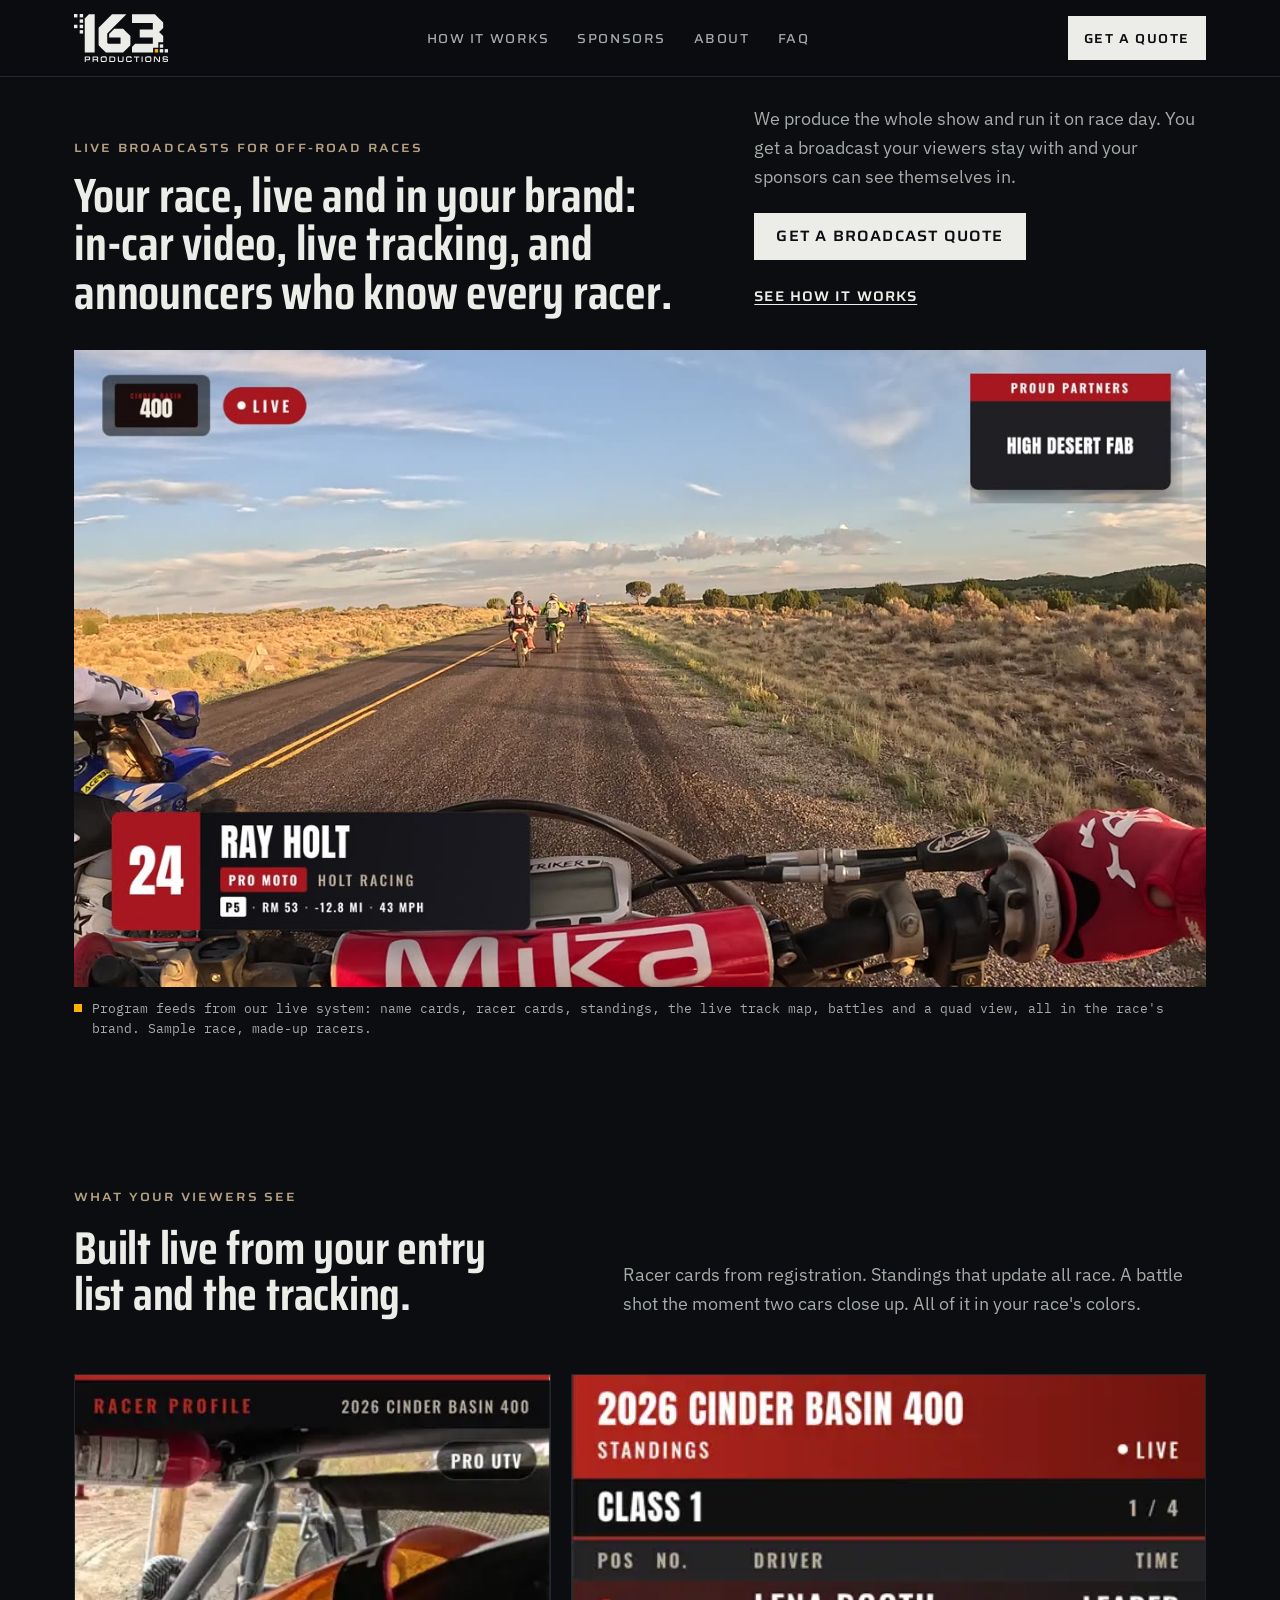
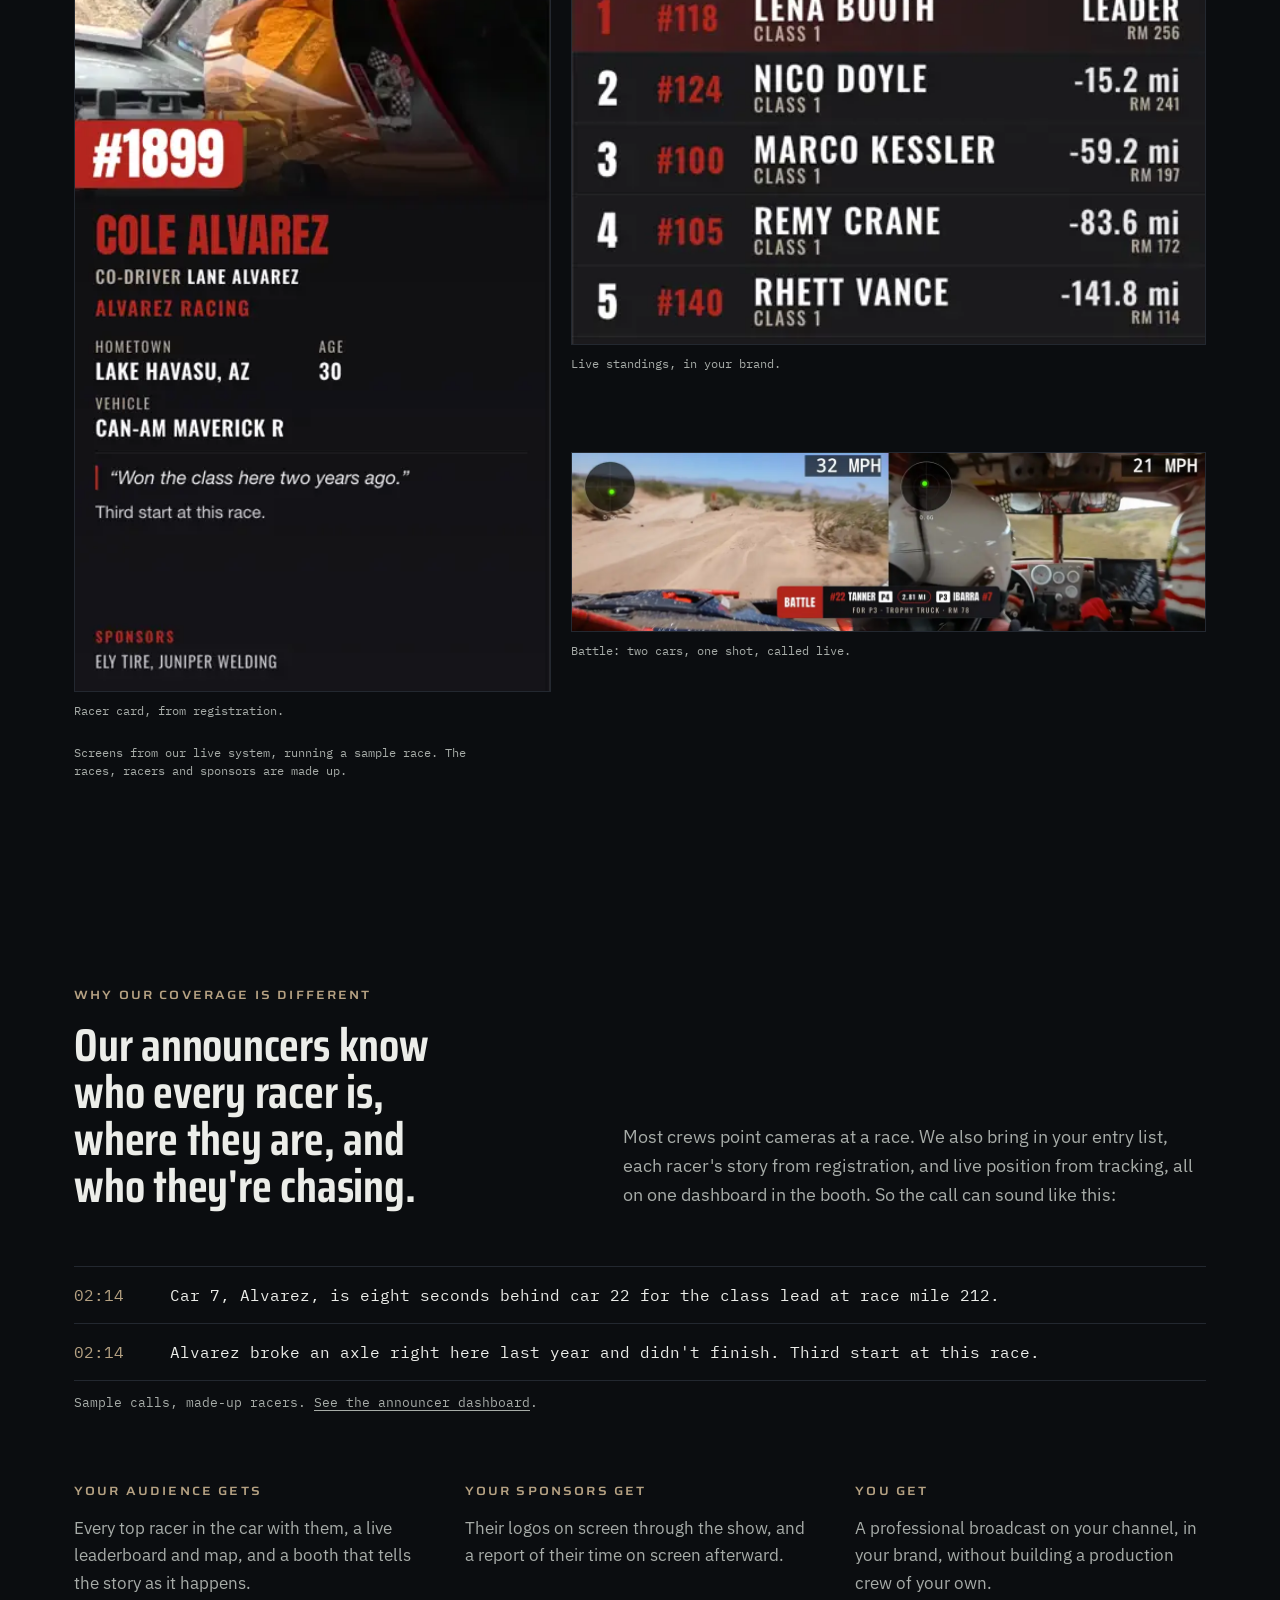
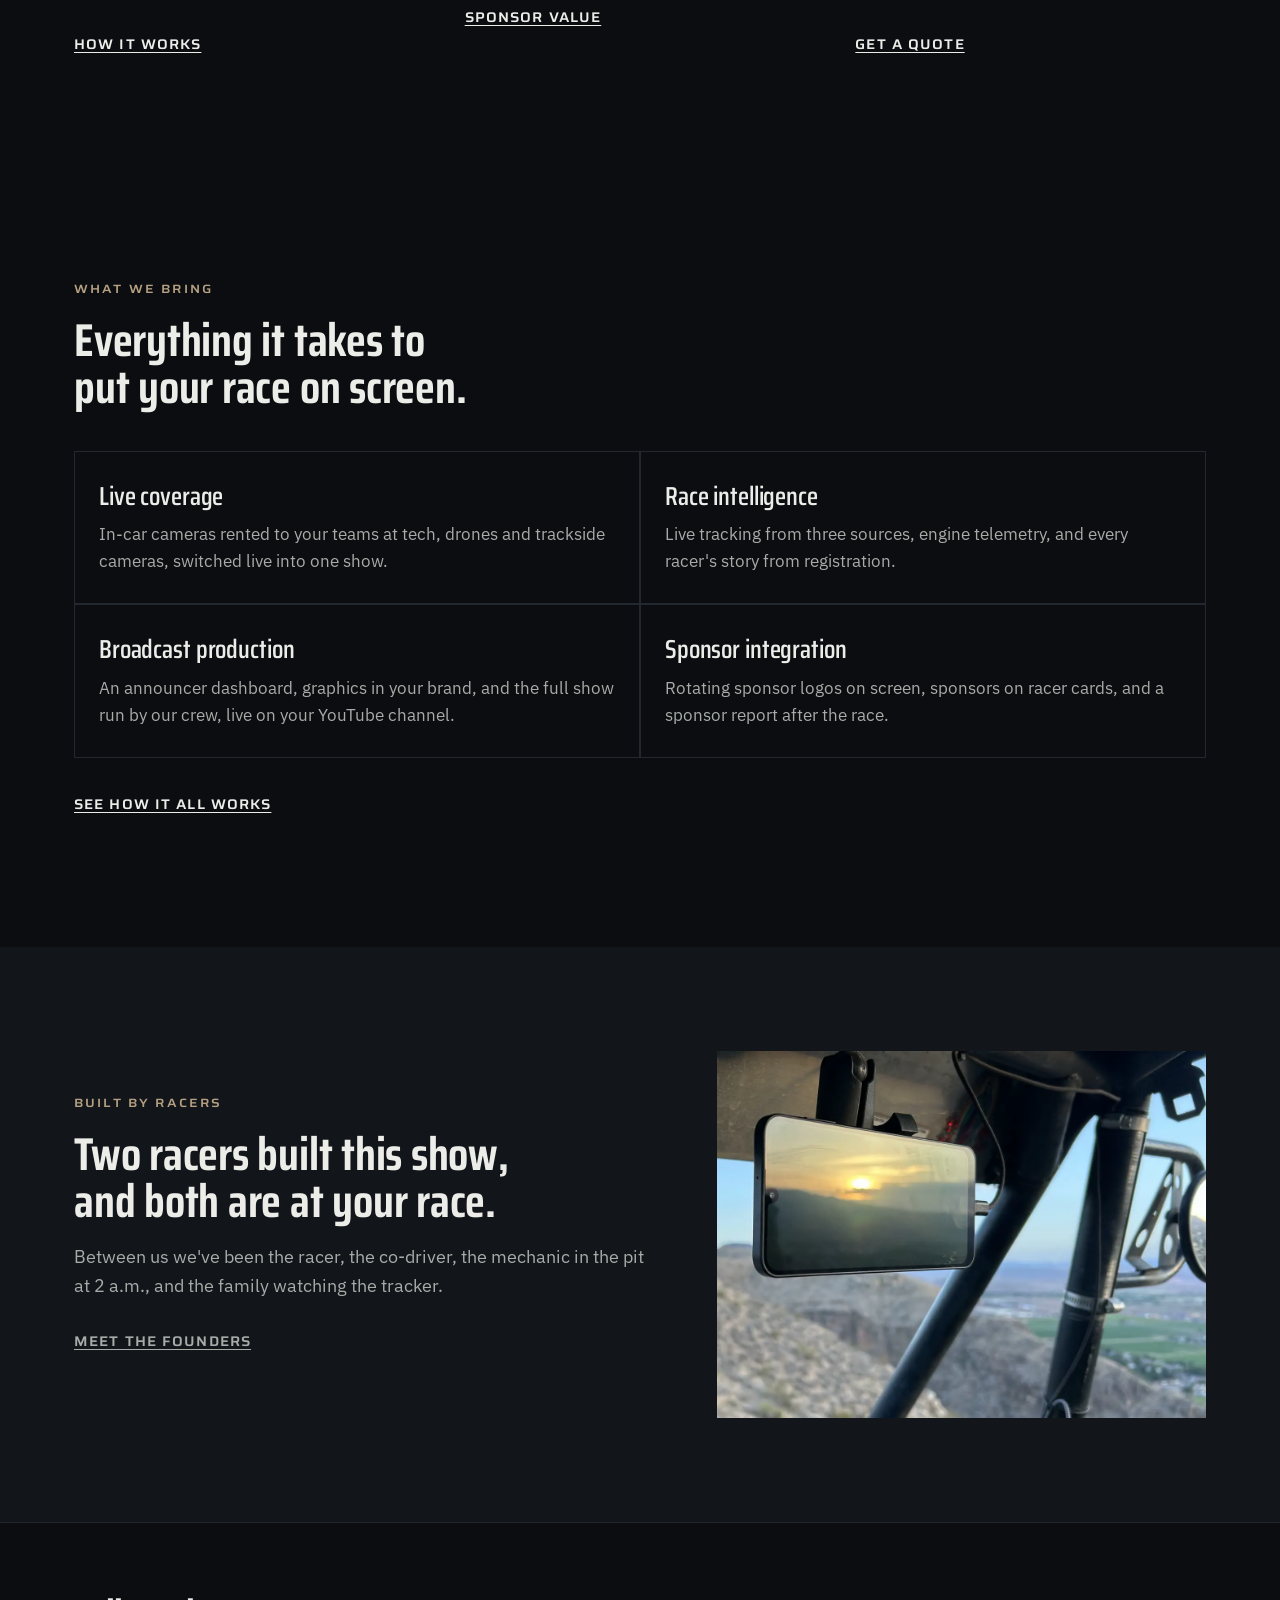
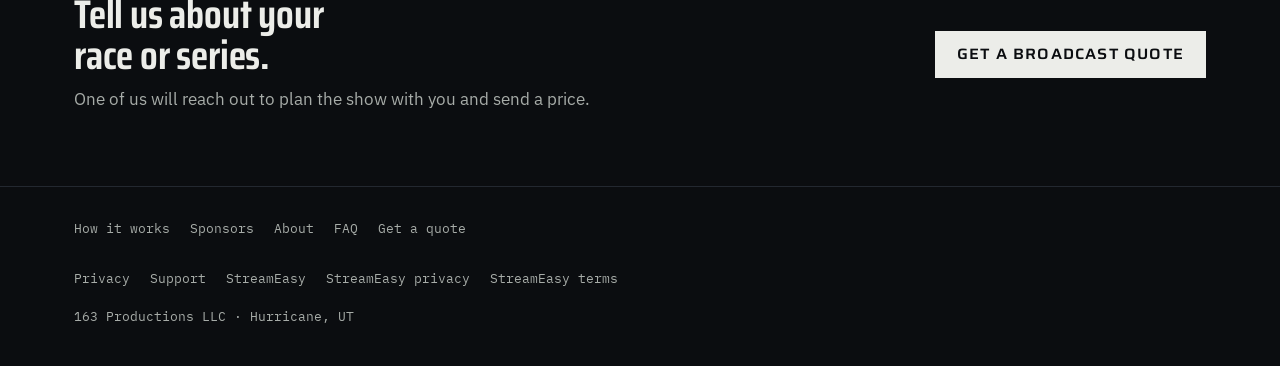
==== index.html @ ed248d2c "Hero: 24 s reel of live-system graphics over GoPro footage Name card, racer card, standings, live tr" ====
<!doctype html>
<html lang="en">
<head>
<meta charset="utf-8">
<meta name="viewport" content="width=device-width, initial-scale=1, viewport-fit=cover">
<title>163 Productions | Live off-road race broadcasts</title>
<meta name="description" content="163 Productions produces live broadcasts of off-road races in the race's brand: in-car video, live tracking, announcers who know every racer, and sponsor exposure.">
<link rel="canonical" href="https://163productions.com/">
<meta property="og:type" content="website">
<meta property="og:url" content="https://163productions.com/">
<meta property="og:site_name" content="163 Productions">
<meta property="og:title" content="163 Productions | Live off-road race broadcasts">
<meta property="og:description" content="163 Productions produces live broadcasts of off-road races in the race's brand: in-car video, live tracking, announcers who know every racer, and sponsor exposure.">
<meta property="og:image" content="https://163productions.com/assets/video/hero-reel.jpg">
<meta name="twitter:card" content="summary_large_image">
<link rel="icon" href="assets/163-mark.svg" type="image/svg+xml">
<script>(function(){var m={"#proof":"how-it-works","#sponsors":"sponsors","#package":"how-it-works#capabilities","#how":"how-it-works","#founders":"about","#faq":"faq","#contact":"quote","#booth":"how-it-works#booth","#brand":"how-it-works#brand","#trc":"how-it-works#cameras"};var t=m[location.hash];if(t)location.replace(t);})();</script>
<script type="application/ld+json">{"@context":"https://schema.org","@type":"Organization","name":"163 Productions","url":"https://163productions.com/","logo":"https://163productions.com/assets/163-productions-1600.png","email":"support@163productions.com","address":{"@type":"PostalAddress","addressLocality":"Hurricane","addressRegion":"UT","addressCountry":"US"}}</script>
<link rel="preconnect" href="https://fonts.googleapis.com">
<link rel="preconnect" href="https://fonts.gstatic.com" crossorigin>
<link rel="stylesheet" href="https://fonts.googleapis.com/css2?family=Saira:wdth,wght@50..125,300..900&family=IBM+Plex+Sans:ital,wght@0,400;0,500;0,600;1,400&family=IBM+Plex+Mono:wght@400;500&display=swap">
<link rel="stylesheet" href="assets/site.css">
</head>
<body class="p-index">
<header class="top">
  <div class="wrap">
    <a class="brand" href="./" aria-label="163 Productions"><svg viewBox="0 0 815.66 416.12" aria-hidden="true"><rect x="49.34" width="29.61" height="29.61" fill="currentColor"/><rect width="29.61" height="29.61" fill="currentColor"/><rect y="93.16" width="29.61" height="29.61" fill="currentColor"/><rect x="49.34" y="93.16" width="29.61" height="29.61" fill="currentColor"/><rect x="49.34" y="46.58" width="29.61" height="29.61" fill="currentColor"/><rect x="49.34" y="139.74" width="29.61" height="29.61" fill="currentColor"/><rect x="699.98" y="304.36" width="29.61" height="29.61" style="fill:var(--amber)"/><rect x="743.75" y="304.36" width="29.61" height="29.61" fill="currentColor"/><rect x="743.75" y="263.15" width="29.61" height="29.61" fill="currentColor"/><path d="M93.12,333.94h86.06V1.95h-50.06l-36,36v295.99Z" fill="currentColor"/><path d="M731.08,291.72v-46.95h42.28v-53.07l-35.86-35.18,35.86-35.18v-47.37c-28.12-28.12-43.89-43.89-72.01-72.01h-198.32v76.19h180.39v55.27h-113.48v69.88h113.48v55.27h-153.39l-27,27v48.4h182.71v-42.25h45.34Z" fill="currentColor"/><rect x="786.06" y="304.36" width="29.61" height="29.61" fill="currentColor"/><path d="M426.19,127.34h-76.6l-45.16,45.4v30.66h98.93v54.48h-105.94c-3.37-3.39-6.44-6.48-9.35-9.4v-79.78L454.82,1.95h-125.05l-116.39,116.39v152.6c24.47,24.6,38.19,38.4,62.67,63h150.15c24.47-24.6,38.19-38.4,62.67-63v-80.6c-24.47-24.6-38.19-38.4-62.67-63Z" fill="currentColor"/><path d="M93.12,367.59h31.35c5.17,0,7.34.22,9.21.94,4.99,1.8,6.74,5.83,6.74,15.48,0,7.34-.96,11.38-3.43,13.9-2.11,2.23-5.17,3.02-11.43,3.02h-23.23v14.69h-9.21v-48.03ZM122.97,392c6.44,0,8.12-1.51,8.12-7.42,0-6.48-1.5-8.06-7.7-8.06h-21.06v15.48h20.64Z" fill="currentColor"/><path d="M161.05,367.59h34c7.04,0,10.23,1.01,12.4,3.82,1.75,2.3,2.59,6.05,2.59,11.52s-.54,8.21-1.74,10.01c-1.2,1.8-2.65,2.67-5.05,3.17,5.05.5,6.2,2.38,6.14,10.01v9.5h-9.33v-7.2c-.12-6.55-1.38-7.85-7.46-7.78h-22.32v14.98h-9.21v-48.03ZM192.28,391.78c6.74,0,8.42-1.44,8.42-7.2,0-6.62-1.38-7.99-8.24-7.99h-22.2v15.19h22.02Z" fill="currentColor"/><path d="M281.39,371.83c1.68,2.23,2.59,5.33,2.95,10.15.18,2.23.24,4.82.24,10.15,0,12.03-.96,16.63-4.03,19.87-2.23,2.3-5.24,3.46-10.29,3.82-1.93.14-9.21.29-14.8.29-12.28,0-15.58-.43-19.01-2.66-2.65-1.73-4.39-5.04-4.93-9.79-.36-3.17-.48-5.76-.48-13.61,0-11.23.9-15.7,3.79-18.72,2.17-2.3,4.99-3.38,10.17-3.89,2.05-.22,8.06-.36,15.4-.36,14.2,0,17.99.86,21,4.75ZM240.47,391.64c0,9.36.6,12.39,2.83,13.75,2.23,1.44,4.15,1.66,15.64,1.66,10.35,0,12.94-.5,14.56-2.66,1.38-1.8,1.81-4.9,1.81-13.03,0-15.05-.12-15.19-17.45-15.19s-17.39.22-17.39,15.48Z" fill="currentColor"/><path d="M306.35,367.59h33.34c7.64,0,12.58,1.73,15.28,5.26,2.47,3.31,3.43,8.71,3.43,19.3s-1.14,15.99-4.21,19.37c-2.53,2.81-6.8,4.1-13.54,4.1h-34.3v-48.03ZM338.6,406.83c3.25,0,5.48-.5,7.1-1.58,2.35-1.51,3.31-5.18,3.31-12.6,0-13.32-1.75-15.99-10.41-15.99h-22.99v30.17h22.99Z" fill="currentColor"/><path d="M429.82,367.59v30.24c0,9.15-1.2,12.89-5.05,15.48-3.43,2.38-6.86,2.81-21.06,2.81s-18.11-1.01-21.06-4.97c-2.05-2.81-2.65-6.12-2.65-14.98v-28.59h9.27v25.13q0,6.41.3,8.42c.66,5.11,3.01,6.05,15.04,6.05,5.42,0,10.41-.29,11.79-.72,2.35-.72,3.61-2.45,3.97-5.47q.12-.86.18-7.56v-25.85h9.27Z" fill="currentColor"/><path d="M501.11,398.33v.79c0,6.84-.6,10.22-2.29,12.38-2.77,3.67-6.56,4.54-19.62,4.54-16.01,0-18.95-.36-22.5-2.66-2.29-1.51-3.79-4.1-4.57-7.78-.54-2.45-.84-8.07-.84-14.83,0-13.39,1.14-17.93,5.36-20.74,3.43-2.3,7.58-2.88,20.28-2.88,13.9,0,18.53.94,21.06,4.32,1.75,2.23,2.65,6.41,2.65,12.24h-8.85c0-6.98-1.2-7.63-14.44-7.63-9.39,0-12.09.29-14.02,1.51-2.29,1.44-2.77,4.1-2.77,14.47,0,13.97.96,15.05,13.48,15.05l12.28-.29c4.33-.5,5.84-2.45,5.84-7.42v-1.08h8.97Z" fill="currentColor"/><path d="M538.41,376.59h-18.89v-9h46.99v9h-18.83v39.03h-9.27v-39.03Z" fill="currentColor"/><path d="M586,367.59h9.27v48.03h-9.27v-48.03Z" fill="currentColor"/><path d="M667.47,371.83c1.69,2.23,2.59,5.33,2.95,10.15.18,2.23.24,4.82.24,10.15,0,12.03-.96,16.63-4.03,19.87-2.23,2.3-5.24,3.46-10.29,3.82-1.93.14-9.21.29-14.8.29-12.28,0-15.58-.43-19.01-2.66-2.65-1.73-4.39-5.04-4.93-9.79-.36-3.17-.48-5.76-.48-13.61,0-11.23.9-15.7,3.79-18.72,2.17-2.3,4.99-3.38,10.17-3.89,2.05-.22,8.06-.36,15.4-.36,14.2,0,17.99.86,21,4.75ZM626.56,391.64c0,9.36.6,12.39,2.83,13.75,2.23,1.44,4.15,1.66,15.64,1.66,10.35,0,12.94-.5,14.56-2.66,1.38-1.8,1.81-4.9,1.81-13.03,0-15.05-.12-15.19-17.45-15.19s-17.39.22-17.39,15.48Z" fill="currentColor"/><path d="M692.44,367.59h14.38l30.15,39.96-.18-39.96h8.85v48.03h-14.44l-29.97-39.75.18,39.75h-8.97v-48.03Z" fill="currentColor"/><path d="M776.49,400.42v.5c0,3.1.48,4.75,1.62,5.54,1.44,1.01,4.57,1.44,10.47,1.44,4.99,0,8.12-.22,12.46-.86,2.29-.36,3.43-.86,4.15-1.87.78-1.15,1.2-2.59,1.2-4.1,0-2.81-1.02-4.18-3.79-4.9-1.68-.43-1.74-.43-12.7-.5h-5.78c-8.48-.07-11.79-.86-14.02-3.31-1.93-2.02-2.83-5.04-2.83-9.29,0-5.33,1.08-9.72,3.01-11.74,2.71-3.02,8.85-4.18,22.08-4.18,8.06,0,12.4.36,15.16,1.37,4.99,1.73,6.74,4.97,6.74,12.39v.94h-9.03c-.06-2.81-.66-4.25-1.93-4.97-1.69-.94-5.54-1.51-9.99-1.51-7.58,0-12.88.58-14.68,1.66-1.44.79-2.17,2.45-2.17,4.68,0,2.09.54,3.46,1.69,4.25,1.38.94,3.67,1.22,9.99,1.22h6.8c12.03,0,15.71.79,18.23,4.03,1.69,2.09,2.47,5.26,2.47,10.01,0,5.04-.9,8.5-2.89,10.8-2.65,3.02-7.82,4.03-21.36,4.03-14.44,0-18.95-.79-21.48-3.67-1.81-2.09-2.59-4.97-2.59-9.5,0-.43,0-1.51.06-2.45h9.09Z" fill="currentColor"/></svg></a>
    <nav id="nav" aria-label="Main">
      <a href="how-it-works">How it works</a>
      <a href="sponsors">Sponsors</a>
      <a href="about">About</a>
      <a href="faq">FAQ</a>
    </nav>
    <div class="top-act">
      <a class="nav-cta" href="quote">Get a quote</a>
      <button class="menu-btn" type="button" aria-expanded="false" aria-controls="nav"><span class="sr">Menu</span><i aria-hidden="true"></i><i aria-hidden="true"></i><i aria-hidden="true"></i></button>
    </div>
  </div>
</header>

<main>
<!-- 1 · The finished show -->
<div class="hero">
  <div class="wrap">
    <div class="hero-top">
      <div>
        <p class="label" style="margin:0 0 16px">Live broadcasts for off-road races</p>
        <h1>Your race, live and in your brand: in-car video, live tracking, and announcers who know every racer.</h1>
      </div>
      <div class="hero-act">
        <p>We produce the whole show and run it on race day. You get a broadcast your viewers stay with and your sponsors can see themselves in.</p>
        <div class="btns"><a class="button" href="quote">Get a broadcast quote</a><a class="text-link" href="how-it-works">See how it works</a></div>
      </div>
    </div>
    <figure class="reel">
      <video autoplay muted loop playsinline preload="metadata" poster="assets/video/hero-reel.jpg" aria-label="24 seconds of program feeds from our live system over GoPro footage: a racer name card, a racer profile card, live class standings, the live track map with every racer's position, a two-rider battle with a follow map, and four riders on screen at once.">
        <source src="assets/video/hero-reel-480.mp4" type="video/mp4" media="(max-width: 700px)">
        <source src="assets/video/hero-reel-720.mp4" type="video/mp4">
      </video>
      <figcaption><span class="live-dot" aria-hidden="true"></span>Program feeds from our live system: name cards, racer cards, standings, the live track map, battles and a quad view, all in the race's brand. Sample race, made-up racers.</figcaption>
    </figure>
  </div>
</div>

<section class="see" aria-labelledby="see-h">
  <div class="wrap">
    <div class="head">
      <div>
        <span class="label">What your viewers see</span>
        <h2 id="see-h">Built live from your entry list and the tracking.</h2>
      </div>
      <p>Racer cards from registration. Standings that update all race. A battle shot the moment two cars close up. All of it in your race's colors.</p>
    </div>
    <div class="see-grid">
      <figure class="shot"><picture><source srcset="assets/gfx/racer-card.webp" type="image/webp"><img src="assets/gfx/racer-card.jpg" width="420" height="810" alt="A racer card from our live system: number, name, co-driver, team, hometown, vehicle, a quote and sponsors." loading="lazy" decoding="async"></picture><figcaption>Racer card, from registration.</figcaption></figure>
      <figure class="shot"><picture><source srcset="assets/gfx/board-cinder.webp" type="image/webp"><img src="assets/gfx/board-cinder.jpg" width="468" height="420" alt="Live class standings from our live system, in a sample race's red brand." loading="lazy" decoding="async"></picture><figcaption>Live standings, in your brand.</figcaption></figure>
      <figure class="shot"><picture><source srcset="assets/gfx/battle.webp" type="image/webp"><img src="assets/gfx/battle.jpg" width="1280" height="360" alt="Two in-car feeds side by side under a battle banner: car 22 against car 7 for third, 2.81 miles apart at race mile 78." loading="lazy" decoding="async"></picture><figcaption>Battle: two cars, one shot, called live.</figcaption></figure>
    </div>
    <p class="demo-note">Screens from our live system, running a sample race. The races, racers and sponsors are made up.</p>
  </div>
</section>
<!-- 3 · Why our coverage is different -->
<section id="different" aria-labelledby="diff-h">
  <div class="wrap">
    <div class="head">
      <div>
        <span class="label">Why our coverage is different</span>
        <h2 id="diff-h">Our announcers know who every racer is, where they are, and who they're chasing.</h2>
      </div>
      <p>Most crews point cameras at a race. We also bring in your entry list, each racer's story from registration, and live position from tracking, all on one dashboard in the booth. So the call can sound like this:</p>
    </div>
    <ol class="calls" aria-label="Sample calls from the booth, made-up racers">
      <li><span class="t">02:14</span><span>Car 7, Alvarez, is eight seconds behind car 22 for the class lead at race mile 212.</span></li>
      <li><span class="t">02:14</span><span>Alvarez broke an axle right here last year and didn't finish. Third start at this race.</span></li>
    </ol>
    <p class="note">Sample calls, made-up racers. <a href="how-it-works#booth">See the announcer dashboard</a>.</p>
    <div class="gets">
      <div><span class="label">Your audience gets</span><p>Every top racer in the car with them, a live leaderboard and map, and a booth that tells the story as it happens.</p><a class="text-link" href="how-it-works">How it works</a></div>
      <div><span class="label">Your sponsors get</span><p>Their logos on screen through the show, and a report of their time on screen afterward.</p><a class="text-link" href="sponsors">Sponsor value</a></div>
      <div><span class="label">You get</span><p>A professional broadcast on your channel, in your brand, without building a production crew of your own.</p><a class="text-link" href="quote">Get a quote</a></div>
    </div>
  </div>
</section>

<section id="bring" class="bring" aria-labelledby="bring-h">
  <div class="wrap">
    <span class="label">What we bring</span>
    <h2 id="bring-h">Everything it takes to put your race on screen.</h2>
    <div class="outcomes">
      <div><h3>Live coverage</h3><p>In-car cameras rented to your teams at tech, drones and trackside cameras, switched live into one show.</p></div>
      <div><h3>Race intelligence</h3><p>Live tracking from three sources, engine telemetry, and every racer's story from registration.</p></div>
      <div><h3>Broadcast production</h3><p>An announcer dashboard, graphics in your brand, and the full show run by our crew, live on your YouTube channel.</p></div>
      <div><h3>Sponsor integration</h3><p>Rotating sponsor logos on screen, sponsors on racer cards, and a sponsor report after the race.</p></div>
    </div>
    <p><a class="text-link" href="how-it-works">See how it all works</a></p>
  </div>
</section>
<section class="teaser" aria-labelledby="team-h">
  <div class="wrap teaser-grid">
    <div>
      <span class="label">Built by racers</span>
      <h2 id="team-h">Two racers built this show, and both are at your race.</h2>
      <p>Between us we've been the racer, the co-driver, the mechanic in the pit at 2 a.m., and the family watching the tracker.</p>
      <p><a class="text-link" href="about">Meet the founders</a></p>
    </div>
    <figure><picture><source srcset="assets/photos/sunset-cockpit.webp" type="image/webp"><img src="assets/photos/sunset-cockpit.jpg" width="1200" height="900" alt="Sunset over desert canyons, seen from inside a UTV, with a camera phone mounted on the cage." loading="lazy" decoding="async"></picture></figure>
  </div>
</section>

<section class="cta-band" aria-labelledby="cta-h">
  <div class="wrap">
    <div>
      <h2 id="cta-h">Tell us about your race or series.</h2>
      <p>One of us will reach out to plan the show with you and send a price.</p>
    </div>
    <a class="button" href="quote">Get a broadcast quote</a>
  </div>
</section>
</main>
<footer>
  <div class="wrap">
    <nav aria-label="Site"><a href="how-it-works">How it works</a><a href="sponsors">Sponsors</a><a href="about">About</a><a href="faq">FAQ</a><a href="quote">Get a quote</a></nav>
    <nav aria-label="Policies"><a href="website-privacy">Privacy</a><a href="support">Support</a><a href="streameasy/">StreamEasy</a><a href="privacy">StreamEasy privacy</a><a href="streameasy/terms">StreamEasy terms</a></nav>
    <span>163 Productions LLC · Hurricane, UT</span>
  </div>
</footer>

<script src="assets/site.js" defer></script>
</body>
</html>
---- assets/site.css ----
/* Layout: the page sells a promoter's broadcast. 163's own look (Night Run, Saira,
   Plex) frames the page; the sample broadcast graphics wear a made-up race's brand,
   because on race day the graphics are the race's, not ours. */
:root{
  --night:#0B0D10; --night-2:#12151A; --line:#232830;
  --alkali:#ECEDE9; --muted:#A7ACA8; --caliche:#B5A182; --steel:#59626B;
  --amber:#FFB000;
  --red:#E5484D;
  /* sample race brands (not 163's): Cinder Basin 400, High Lonesome 250 */
  --cb:#B3261E; --cb-ink:#F3ECDF; --cb-deep:#1A0F0D;
  --hl:#2F7D78; --hl-ink:#EFE6D2; --hl-deep:#0E1A19;
  --display:"Saira",system-ui,sans-serif;
  --text:"IBM Plex Sans",system-ui,sans-serif;
  --data:"IBM Plex Mono",ui-monospace,Menlo,monospace;
  color-scheme:dark;
}
*{box-sizing:border-box}
html{background:var(--night)}
body{margin:0;background:var(--night);color:var(--alkali);font:17px/1.6 var(--text);-webkit-font-smoothing:antialiased}
img{max-width:100%;height:auto;display:block}
a{color:inherit;text-underline-offset:3px;text-decoration-thickness:1px}
a:focus-visible,button:focus-visible{outline:2px solid var(--amber);outline-offset:3px}
.wrap{max-width:1180px;margin:0 auto;padding-left:max(24px,env(safe-area-inset-left,0px));padding-right:max(24px,env(safe-area-inset-right,0px))}
h1,h2,h3{font-family:var(--display);font-stretch:75%;font-weight:700;line-height:1.02;margin:0;text-wrap:balance;letter-spacing:-.005em}
h1{font-size:clamp(36px,5.2vw,48px)}
h2{font-size:clamp(30px,4.2vw,46px);max-width:20ch}
h3{font-size:22px;font-stretch:87.5%;font-weight:600;line-height:1.2}
p{margin:0 0 1em;max-width:60ch}
.label{font:600 12px/1.2 var(--display);font-stretch:125%;letter-spacing:.18em;text-transform:uppercase;color:var(--caliche)}
.mono{font-family:var(--data);font-variant-numeric:tabular-nums}
.muted{color:var(--muted)}
.button{display:inline-block;font:600 15px/1 var(--display);font-stretch:112.5%;letter-spacing:.08em;text-transform:uppercase;text-decoration:none;padding:16px 22px;background:var(--alkali);color:var(--night)}
.button:hover{background:#fff}
section{padding-block:104px}
figure{margin:0}
figcaption,.note{font:13px/1.5 var(--data);color:var(--muted);margin-top:12px}
.head{display:grid;grid-template-columns:minmax(0,5fr) minmax(0,6fr);gap:64px;align-items:end;margin-bottom:56px}
.head p{color:var(--muted);font-size:18px;margin:0}
.head .label{margin-bottom:20px;display:block}

/* header */
.top{position:sticky;top:0;z-index:20;padding-top:env(safe-area-inset-top,0px);background:rgba(11,13,16,.94);backdrop-filter:blur(8px);-webkit-backdrop-filter:blur(8px);border-bottom:1px solid var(--line)}
body::before{content:"";position:fixed;inset:0 0 auto;height:env(safe-area-inset-top,0px);z-index:21;background:var(--night)}
html{scroll-padding-top:calc(84px + env(safe-area-inset-top,0px))}
.top .wrap{display:flex;align-items:center;justify-content:space-between;height:76px;gap:20px}
.brand{display:flex;align-items:center;text-decoration:none}
.brand svg{height:48px;width:auto;color:var(--alkali)}
.top nav{display:flex;gap:28px;font:500 13px/1 var(--display);font-stretch:112.5%;letter-spacing:.12em;text-transform:uppercase}
.top nav a{text-decoration:none;color:var(--muted)}
.top nav a:hover{color:var(--alkali)}

/* hero: message first, then the show */
.hero-top{display:grid;grid-template-columns:minmax(0,7fr) minmax(0,5fr);gap:48px;align-items:end;padding-block:28px 32px}
.hero-act p{font-size:18px;color:var(--muted);margin:0 0 22px}
.btns{display:flex;flex-wrap:wrap;gap:14px 22px;align-items:center}
.text-link{display:inline-flex;align-items:center;min-height:44px;font:600 14px/1 var(--display);font-stretch:112.5%;letter-spacing:.08em;text-transform:uppercase}
.top-act{display:flex;align-items:center;gap:12px}
.nav-cta{display:inline-flex;align-items:center;min-height:44px;font:600 13px/1 var(--display);font-stretch:112.5%;letter-spacing:.12em;text-transform:uppercase;text-decoration:none;color:var(--night);background:var(--alkali);padding:0 16px}
.top nav a{display:inline-flex;align-items:center;min-height:44px}
.menu-btn{display:none;width:44px;height:44px;background:none;border:1px solid var(--line);cursor:pointer;flex-direction:column;justify-content:center;align-items:center;gap:5px;padding:0}
.menu-btn i{display:block;width:18px;height:2px;background:var(--alkali)}
/* proof strip */
.proof{padding-block:56px;border-bottom:1px solid var(--line);background:var(--night-2)}
.proof-grid{display:grid;grid-template-columns:minmax(0,5fr) minmax(0,7fr);gap:48px;align-items:center}
.proof h2{margin:12px 0 8px}
.proof-facts{display:grid;grid-template-columns:repeat(3,minmax(0,1fr));gap:24px}
.proof-facts strong{display:block;font:700 clamp(36px,4.4vw,52px)/1 var(--display);font-stretch:62.5%;font-variant-numeric:tabular-nums}
.proof-facts span{display:block;font:13px/1.4 var(--data);color:var(--muted);margin-top:8px}
.stats.two{grid-template-columns:repeat(2,minmax(0,1fr))}
.disclose{font:12px/1.5 var(--data);color:#3A4047;margin-top:14px;max-width:62ch}
/* why different */
.calls{list-style:none;margin:0;padding:0;border-top:1px solid var(--line)}
.calls li{display:grid;grid-template-columns:80px minmax(0,1fr);gap:16px;padding:16px 0;border-bottom:1px solid var(--line);font:16px/1.5 var(--data);color:var(--alkali)}
.calls .t{color:var(--caliche)}
.gets{display:grid;grid-template-columns:repeat(3,minmax(0,1fr));gap:40px;margin-top:64px}
.gets p{color:var(--muted);margin-top:12px}
.sample-tag{font:600 11px/1 var(--data);letter-spacing:.14em;text-transform:uppercase;color:#59626B;border:1px dashed #9AA0A6;display:inline-block;padding:6px 8px;margin:0 0 18px}
/* what we can bring */
.menu{display:grid;grid-template-columns:repeat(2,minmax(0,1fr));gap:0 48px;border-top:1px solid var(--line)}
.menu > div{display:grid;grid-template-columns:130px minmax(0,1fr);gap:16px;padding:18px 0;border-bottom:1px solid var(--line);align-items:baseline}
.menu .stamp{font:500 13px/1.4 var(--data);color:var(--caliche);letter-spacing:.04em}
.menu p{margin:0;color:var(--muted)}
.sub{margin-top:120px}
.trc-made{font-size:14px;color:var(--muted);border-top:1px solid var(--line);padding-top:18px;margin:0}
/* quote form */
.quote{display:grid;gap:16px}
.quote label{display:grid;gap:6px;font:600 11px/1.3 var(--display);font-stretch:125%;letter-spacing:.14em;text-transform:uppercase;color:var(--caliche)}
.quote input,.quote select,.quote textarea{font:16px/1.4 var(--text);color:var(--alkali);background:var(--night-2);border:1px solid var(--line);padding:12px;width:100%;text-transform:none;letter-spacing:0}
.quote input:focus,.quote select:focus,.quote textarea:focus{outline:2px solid var(--amber);outline-offset:0}
.quote .two{display:grid;grid-template-columns:1fr 1fr;gap:16px;align-items:end}
.quote .opt{white-space:nowrap}
.quote .button{border:0;cursor:pointer;justify-self:start}
.quote .opt{color:var(--muted);letter-spacing:.06em}
.quote textarea{resize:vertical}
.hp{position:absolute;left:-9999px;width:1px;height:1px;overflow:hidden}
.quote .button[disabled]{opacity:.6;cursor:wait}
.form-msg.err{color:#F2A49F}
.quote-done{border:1px solid var(--line);padding:28px;font-size:18px;color:var(--alkali)}
.close p.form-note{font:13px/1.5 var(--data);color:var(--muted);margin:0}
.form-msg{font:14px/1.5 var(--data);color:var(--alkali);margin:0}
/* hero reel: real broadcast footage */
.reel video{display:block;width:100%;aspect-ratio:16/9;object-fit:cover;background:#000}
.reel figcaption{display:flex;gap:10px;align-items:baseline}
.live-dot{flex:none;width:8px;height:8px;background:var(--amber);display:inline-block;transform:translateY(-1px)}
/* sample broadcast frame, in the race's brand */
.hero{position:relative;padding-bottom:48px}
.frame{position:relative;container-type:inline-size;background:var(--cb-deep);overflow:hidden}
.frame img{width:100%;aspect-ratio:16/9;object-fit:cover}
.frame::after{content:"";position:absolute;inset:0;background:linear-gradient(90deg,rgba(26,15,13,0) 50%,rgba(26,15,13,.55))}
.g{position:absolute;z-index:1;font-family:var(--display);color:var(--cb-ink)}
.partner{left:2.4cqw;top:2.4cqw;width:19cqw;background:var(--cb-ink);color:var(--cb-deep);text-align:center}
.partner b{display:block;background:var(--cb);color:var(--cb-ink);font-size:max(8px,1.05cqw);letter-spacing:.2em;font-stretch:112.5%;padding:.6cqw 0}
.partner span{display:block;padding:1.8cqw 0;font-size:max(10px,1.6cqw);font-weight:800;font-stretch:75%;letter-spacing:.04em}
.board{right:0;top:0;width:34cqw;background:rgba(26,15,13,.9);display:flex;flex-direction:column}
.board .bh{background:var(--cb);padding:1.4cqw 1.8cqw}
.board .bh strong{display:block;font-size:max(13px,2.4cqw);font-stretch:62.5%;font-weight:800;line-height:1}
.board .bh span{display:block;font-size:max(7px,.95cqw);letter-spacing:.18em;font-stretch:112.5%;margin-top:.5cqw}
.board .cls{padding:1cqw 1.8cqw;font-size:max(10px,1.7cqw);font-stretch:62.5%;font-weight:700;color:#E9B6A8;border-bottom:1px solid rgba(243,236,223,.12)}
.board ol{list-style:none;margin:0;padding:0}
.board li{display:grid;grid-template-columns:2.6cqw 5.4cqw minmax(0,1fr) auto;gap:1cqw;align-items:center;padding:.9cqw 1.8cqw;border-bottom:1px solid rgba(243,236,223,.08);font-size:max(9px,1.5cqw);font-stretch:75%;font-weight:700}
.board li .n{color:#E9B6A8}
.board li .t{font:max(8px,1.2cqw)/1 var(--data);color:var(--cb-ink);text-align:right}
.board li.up{background:rgba(179,38,30,.35)}
.ticker{left:0;right:0;bottom:0;height:6.2cqw;background:var(--cb-deep);border-top:.3cqw solid var(--cb);display:flex;align-items:center;gap:2cqw;padding-right:2cqw;font-size:max(9px,1.6cqw);font-stretch:75%;font-weight:700;white-space:nowrap;overflow:hidden}
.ticker b{background:var(--cb);height:100%;display:flex;align-items:center;padding:0 2cqw;letter-spacing:.14em;font-stretch:100%}
.ticker span{color:#E9B6A8}
.sample{position:absolute;left:2.4cqw;bottom:8cqw;z-index:1;font:max(9px,1cqw)/1 var(--data);color:rgba(243,236,223,.7)}
.hero-copy{display:grid;grid-template-columns:minmax(0,7fr) minmax(0,5fr);gap:48px;align-items:end;padding-block:48px 24px}
.hero-copy p{font-size:19px;color:var(--muted);margin:0 0 24px}
.watch{font:14px/1.5 var(--data);color:var(--muted);margin-top:18px}
.watch a{color:var(--alkali)}

/* sponsors: the one Alkali band */
.seen{background:var(--alkali);color:var(--night)}
.seen .label{color:var(--steel)}
.seen p,.seen .head p{color:#3A4047}
.placements{display:grid;grid-template-columns:repeat(3,minmax(0,1fr));gap:2px;background:#C9CCC5;border:1px solid #C9CCC5;margin-bottom:56px}
.placements div{background:var(--alkali);padding:18px 16px}
.placements b{display:block;font:600 11px/1.3 var(--display);font-stretch:125%;letter-spacing:.16em;text-transform:uppercase;color:var(--steel);margin-bottom:8px}
.placements span{font-size:15px;line-height:1.45;color:#2A2F35}
.report{display:grid;grid-template-columns:minmax(0,5fr) minmax(0,7fr);gap:64px;align-items:start}
.report h3{margin-bottom:14px}
.stats{display:grid;grid-template-columns:repeat(3,minmax(0,1fr));gap:24px}
.stats strong{display:block;font:700 clamp(40px,5vw,60px)/1 var(--display);font-stretch:62.5%;font-variant-numeric:tabular-nums}
.stats span{font:13px/1.4 var(--data);color:#3A4047;display:block;margin-top:8px}
.blocks{display:grid;grid-template-columns:repeat(30,minmax(0,1fr));gap:3px;margin-top:32px}
.blocks i{aspect-ratio:1;background:#D3D5CF;display:block}
.blocks i.on{background:var(--night)}
.blocks i.peak{background:var(--night);outline:3px solid var(--amber);outline-offset:-3px}
.key{font:12px/1.5 var(--data);color:#59626B;margin-top:14px}

/* list rows (cameras, data) */
.day{border-top:1px solid var(--line)}
.day > div{display:grid;grid-template-columns:150px minmax(0,4fr) minmax(0,7fr);gap:24px;padding:26px 0;border-bottom:1px solid var(--line);align-items:baseline}
.day .stamp{font:500 15px/1.3 var(--data);color:var(--caliche)}
.day h3{font-size:22px}
.day p{margin:0;color:var(--muted)}

/* course map */
.map{margin-top:56px;position:relative;border:1px solid var(--line);background:var(--night)}
.map canvas{display:block;width:100%;height:auto}
.hud{position:absolute;left:16px;top:14px;right:16px;display:flex;justify-content:space-between;gap:12px;font:13px/1 var(--data);color:var(--muted)}
.hud b{color:var(--amber);font-weight:500}

/* the package */
.trc{display:grid;grid-template-columns:minmax(0,6fr) minmax(0,5fr);gap:48px;align-items:start;margin-bottom:48px}
.trc-label{display:block;margin-bottom:18px}
.trc-pics{display:grid;gap:20px}
.trc-pics img{width:100%;aspect-ratio:16/10;object-fit:cover}
.trc-list{display:grid;gap:28px}
.trc-list .stamp,.day .stamp{font:500 15px/1.3 var(--data);color:var(--caliche)}
.trc-list h3{margin:8px 0 8px}
.trc-list p{color:var(--muted);margin:0}
.trc-list > div{border-top:1px solid var(--line);padding-top:18px}

/* how-it-works flow */
.flow{list-style:none;margin:0 0 40px;padding:0;display:grid;grid-template-columns:repeat(5,minmax(0,1fr));gap:2px;background:var(--line);border:1px solid var(--line);counter-reset:f}
.flow li{background:var(--night);padding:16px;font-size:14px;color:var(--muted);line-height:1.45}
.flow li b{display:block;font:600 11px/1.3 var(--display);font-stretch:125%;letter-spacing:.16em;text-transform:uppercase;color:var(--caliche);margin-bottom:6px}
.sr{position:absolute;width:1px;height:1px;overflow:hidden;clip:rect(0 0 0 0)}
.teams{margin-top:96px}
.trc-link a{font:600 14px/1 var(--display);font-stretch:112.5%;letter-spacing:.1em;text-transform:uppercase}
.faq{display:grid;grid-template-columns:minmax(0,5fr) minmax(0,7fr);margin:0;border-top:1px solid var(--line)}
.faq dt,.faq dd{padding:22px 0;border-bottom:1px solid var(--line);margin:0}
.faq dt{font:600 20px/1.25 var(--display);font-stretch:87.5%;padding-right:32px}
.faq dd{color:var(--muted)}

/* the booth: announcer dashboard (sample) */
.booth{background:var(--night-2)}
.desk{border:1px solid var(--line);background:var(--night);font-family:var(--data)}
.d-bar{display:flex;flex-wrap:wrap;gap:10px 20px;align-items:center;justify-content:space-between;padding:12px 16px;border-bottom:1px solid var(--line);font-size:12px;letter-spacing:.06em;color:var(--muted)}
.d-bar .q{flex:1 1 260px;max-width:420px;border:1px solid var(--line);background:var(--night-2);padding:8px 12px;color:var(--alkali);font-size:14px;letter-spacing:0}
.d-bar .q span{color:var(--muted)}
.d-body{display:grid;grid-template-columns:minmax(0,7fr) minmax(0,5fr)}
.card{padding:22px;display:grid;gap:18px;align-content:start;min-width:0}
.who{display:flex;gap:18px;align-items:center}
.who .no{font:800 64px/.9 var(--display);font-stretch:62.5%;color:var(--alkali)}
.who strong{display:block;font:700 26px/1.1 var(--display);font-stretch:75%;font-family:var(--display)}
.who span{font-size:13px;color:var(--muted)}
.now{display:grid;grid-template-columns:repeat(4,minmax(0,1fr));gap:12px;border-block:1px solid var(--line);padding-block:14px}
.now span{font-size:11px;letter-spacing:.08em;text-transform:uppercase;color:var(--muted)}
.now b{display:block;font:500 20px/1.2 var(--data);color:var(--alkali);text-transform:none;letter-spacing:0}
.story{display:grid;grid-template-columns:120px minmax(0,1fr);gap:8px 16px;font:14px/1.5 var(--text);color:var(--muted);margin:0}
.story dt{font:11px/1.8 var(--data);letter-spacing:.08em;text-transform:uppercase;color:var(--caliche)}
.story dd{margin:0}
.story dd.hook{color:var(--alkali)}
.d-side{border-left:1px solid var(--line);min-width:0;display:grid;align-content:start}
.d-side .sec{padding:16px 18px;border-bottom:1px solid var(--line)}
.d-side .sec:last-child{border-bottom:0}
.d-h{font-size:11px;letter-spacing:.14em;text-transform:uppercase;color:var(--caliche);margin:0 0 8px}
.near div{display:grid;grid-template-columns:44px minmax(0,1fr) auto;gap:10px;padding:5px 0;font-size:14px;color:var(--muted)}
.near div.me{color:var(--alkali)}
.splits div{display:grid;grid-template-columns:minmax(0,1fr) auto;gap:10px;padding:5px 0;font-size:14px;color:var(--muted)}
.splits div b{color:var(--alkali);font-weight:500}
.d-note{max-width:none;margin:0;padding:10px 16px;border-top:1px solid var(--line);font-size:12px;color:var(--muted)}
.facts{display:grid;grid-template-columns:repeat(3,minmax(0,1fr));gap:32px;margin-top:56px}
.facts strong{display:block;font:700 clamp(40px,5vw,56px)/1 var(--display);font-stretch:62.5%;font-variant-numeric:tabular-nums}
.facts p{color:var(--muted);font-size:15px;margin-top:10px}

/* your brand: two races, one system */
.brands{display:grid;grid-template-columns:1fr 1fr;gap:24px}
.mini{container-type:inline-size;font-family:var(--display)}
.mini .bh{padding:3.4cqw 4cqw}
.mini .bh strong{display:block;font-size:7cqw;font-stretch:62.5%;font-weight:800;line-height:1}
.mini .bh span{display:block;font-size:2.4cqw;letter-spacing:.18em;font-stretch:112.5%;margin-top:1.2cqw}
.mini ol{list-style:none;margin:0;padding:0}
.mini li{display:grid;grid-template-columns:6cqw 12cqw minmax(0,1fr) auto;gap:2cqw;align-items:center;padding:2.4cqw 4cqw;font-size:4cqw;font-stretch:75%;font-weight:700}
.mini li .t{font:3.2cqw/1 var(--data);text-align:right}
.mini .cl{padding:2.2cqw 4cqw;font-size:3.6cqw;font-stretch:75%;font-weight:700}
/* two sample race brands, both made up */
.mini.s1{background:#1A0F0D;color:#F3ECDF}
.mini.s1 .bh{background:#9E2A22}
.mini.s1 .cl{color:#E9B6A8}
.mini.s1 li{border-bottom:1px solid rgba(243,236,223,.08)}
.mini.s1 .n{color:#E9B6A8}
.mini.s2{background:#0E1A19;color:#EFE6D2}
.mini.s2 .bh{background:#EFE6D2;color:#0E1A19;border-left:3cqw solid #2F7D78}
.mini.s2 .bh strong{font-stretch:112.5%;font-weight:600;letter-spacing:.08em;font-size:6cqw}
.mini.s2 .cl{color:#8FC7C1}
.mini.s2 li{border-bottom:1px solid rgba(239,230,210,.1)}
.mini.s2 .n{color:#8FC7C1}

/* built by racers */
.racers{display:grid;grid-template-columns:minmax(0,6fr) minmax(0,5fr);gap:64px;align-items:center}
.racers p{color:var(--muted);font-size:18px}
.racers h2{margin-bottom:24px}

/* founders */
.founders .intro{font:500 clamp(22px,2.6vw,30px)/1.3 var(--display);font-stretch:87.5%;max-width:34ch;margin:0;color:var(--alkali)}
.f-top{display:grid;grid-template-columns:minmax(0,5fr) minmax(0,6fr);gap:56px;align-items:center;margin-bottom:64px}
.crew{display:grid;grid-template-columns:1fr 1fr;gap:56px}
.mug{margin-bottom:28px}
.mug img{width:100%;aspect-ratio:1/1;object-fit:cover;object-position:50% 40%}
.fcard{display:grid;grid-template-columns:96px minmax(0,1fr);gap:0;margin:16px 0 0;border-top:1px solid var(--line)}
.fcard dt,.fcard dd{padding:12px 0;border-bottom:1px solid var(--line);margin:0}
.fcard dt{font:11px/1.9 var(--data);letter-spacing:.1em;text-transform:uppercase;color:var(--caliche)}
.fcard dd{color:var(--muted);font-size:16px;line-height:1.55}
.fcard dd.rd{font:14px/1.6 var(--data);color:var(--alkali)}
.crew h3{font-size:30px;font-stretch:75%;margin:10px 0 14px}
.crew p{color:var(--muted);font-size:17px;margin-bottom:.8em}
.crew .day-of{border-top:1px solid var(--line);padding-top:14px;font:14px/1.5 var(--data);color:var(--alkali)}
.crew .day-of span{color:var(--caliche)}

/* close */
.close{border-top:1px solid var(--line)}
.lockup{display:block;width:clamp(200px,32vw,300px);height:auto;color:var(--alkali);margin:0 0 48px}
.close-grid{display:grid;grid-template-columns:minmax(0,5fr) minmax(0,6fr);gap:56px;align-items:start}
.close p{color:var(--muted);font-size:18px}
.close p.label{font-size:12px;color:var(--caliche)}
.addr{font:500 18px/1.4 var(--data);color:var(--alkali);word-break:break-all}

footer{border-top:1px solid var(--line);padding-block:20px 40px;font:13px/1.5 var(--data);color:var(--muted)}
footer nav a{display:inline-flex;align-items:center;min-height:44px}
footer .wrap{display:flex;flex-wrap:wrap;justify-content:space-between;gap:12px 24px}
footer nav{display:flex;gap:20px;flex-wrap:wrap}
footer a{text-decoration:none;color:var(--muted)}

@media (max-width:900px){
  .menu-btn{display:flex}
  .top nav{display:none;position:absolute;left:0;right:0;top:100%;flex-direction:column;gap:0;background:var(--night);border-bottom:1px solid var(--line);padding:4px max(16px,env(safe-area-inset-right,0px)) 12px max(16px,env(safe-area-inset-left,0px))}
  .top nav.open{display:flex}
  .top nav a{min-height:48px;border-bottom:1px solid var(--line)}
  .proof-grid{grid-template-columns:1fr;gap:28px}
  .hero-top,.gets,.menu{grid-template-columns:1fr}
  .menu > div{grid-template-columns:1fr;gap:4px}
  .hero-copy,.head,.report,.racers,.close-grid,.trc,.f-top{grid-template-columns:1fr;gap:28px}
  .day > div{grid-template-columns:110px minmax(0,1fr)}
  .day p{grid-column:2}
  .d-body{grid-template-columns:1fr}
  .d-side{border-left:0;border-top:1px solid var(--line)}
  .placements{grid-template-columns:1fr}
  .placements div:last-child{grid-column:1 / -1}
}
@media (max-width:560px){
  .wrap{padding-left:max(16px,env(safe-area-inset-left,0px));padding-right:max(16px,env(safe-area-inset-right,0px))}
  section{padding-block:72px}
  .frame img{aspect-ratio:4/5}
  .board{width:52cqw}
  .board li:nth-child(n+5){display:none}
  .partner{width:28cqw}
  .ticker{height:9cqw}
  .sample{bottom:11cqw}
  .day > div{grid-template-columns:1fr;gap:6px}
  .day p{grid-column:auto}
  .now{grid-template-columns:1fr 1fr}
  .story{grid-template-columns:1fr;gap:2px}
  .story dd{margin-bottom:8px}
  .facts,.brands,.crew,.trc,.f-top{grid-template-columns:1fr}
  .proof-facts{grid-template-columns:1fr 1fr}
  .proof-facts > div:last-child{grid-column:1 / -1}
  .quote .two{grid-template-columns:1fr}
  .calls li{grid-template-columns:56px minmax(0,1fr);font-size:15px}
  .sub{margin-top:88px}
  .faq{grid-template-columns:1fr}
  .faq dt{border-bottom:0;padding-bottom:6px}
  .faq dd{padding-top:0}
  .stats{grid-template-columns:1fr 1fr}
  .stats > div:last-child{grid-column:1 / -1}
  .blocks{grid-template-columns:repeat(15,minmax(0,1fr))}
}
@media (prefers-reduced-motion:reduce){*{animation:none!important}}

/* ---- multi-page additions ---- */
.top nav a[aria-current="page"]{color:var(--alkali);box-shadow:inset 0 -2px 0 var(--amber)}
.page-head{padding-block:72px 40px}
.page-head .head{margin-bottom:0}
.page-head h1{font-size:clamp(34px,5vw,48px)}
.page-top{padding-top:72px}
.jump{display:flex;flex-wrap:wrap;gap:4px 24px;margin-top:32px;font:600 13px/1 var(--display);font-stretch:112.5%;letter-spacing:.1em;text-transform:uppercase}
.jump a{display:inline-flex;align-items:center;min-height:44px;color:var(--muted)}
.links{display:flex;flex-wrap:wrap;gap:0 24px}
.gets a.text-link{margin-top:8px}
.outcomes{display:grid;grid-template-columns:1fr 1fr;gap:2px;background:var(--line);border:1px solid var(--line);margin:40px 0 24px}
.outcomes > div{background:var(--night);padding:28px 24px}
.outcomes h3{font-size:26px;font-stretch:75%;margin-bottom:10px}
.outcomes p{color:var(--muted);margin:0}
.bring h2{margin-top:16px}
.teaser{background:var(--night-2)}
.teaser-grid{display:grid;grid-template-columns:minmax(0,6fr) minmax(0,5fr);gap:56px;align-items:center}
.teaser h2{margin:16px 0 18px}
.teaser p{color:var(--muted);font-size:18px}
.teaser img{width:100%;aspect-ratio:4/3;object-fit:cover}
.cta-band{border-top:1px solid var(--line);padding-block:72px}
.cta-band .wrap{display:flex;flex-wrap:wrap;gap:24px 48px;align-items:center;justify-content:space-between}
.cta-band h2{font-size:clamp(28px,3.6vw,40px)}
.cta-band p{color:var(--muted);margin:10px 0 0}
details.more > summary{display:none}
details.more{display:contents}
.qa{border-bottom:1px solid var(--line)}
.faq-list .wrap{border-top:1px solid var(--line)}
.qa summary{cursor:pointer;list-style:none;display:flex;justify-content:space-between;gap:16px;align-items:center;min-height:56px;padding:16px 0;font:600 20px/1.3 var(--display);font-stretch:87.5%}
.qa summary::-webkit-details-marker{display:none}
.qa summary::after{content:"+";font:400 24px/1 var(--data);color:var(--caliche)}
.qa[open] summary::after{content:"–"}
.qa p{color:var(--muted);margin:0 0 20px;max-width:70ch}
.yt{position:relative;aspect-ratio:16/9;max-width:100%;background:#000}
.yt button{all:unset;cursor:pointer;display:block;position:absolute;inset:0}
.yt img,.yt iframe{position:absolute;inset:0;width:100%;height:100%;object-fit:cover;border:0}
.yt .play{position:absolute;left:50%;top:50%;width:84px;height:84px;transform:translate(-50%,-50%);background:rgba(11,13,16,.85);border:2px solid var(--alkali)}
.yt .play::after{content:"";position:absolute;left:34px;top:24px;border-left:24px solid var(--alkali);border-top:18px solid transparent;border-bottom:18px solid transparent}
.yt button:focus-visible .play{outline:2px solid var(--amber);outline-offset:3px}
.case-grid{display:grid;grid-template-columns:1fr 1fr;gap:56px;margin-top:56px}
.case-grid .label{display:block;margin-bottom:18px}
.delivered{margin:0;padding-left:18px;color:var(--alkali)}
.delivered li{margin-bottom:10px}
.disclose-dark{font:12px/1.5 var(--data);color:var(--muted);margin-top:14px}
.quote-page{padding-block:56px 72px}
.quote-grid{display:grid;grid-template-columns:minmax(0,5fr) minmax(0,6fr);gap:24px 56px;align-items:start}
.quote-grid .q-intro h1{font-size:clamp(32px,4.4vw,44px);margin:14px 0 16px}
.quote-grid .q-intro p{color:var(--muted);font-size:18px}
.quote-grid #quote-wrap{grid-row:span 2}
.q-after .addr{font:500 16px/1.4 var(--data);word-break:break-all}
.mini-faq{margin-top:28px;border-top:1px solid var(--line)}
.mini-faq .qa summary{font-size:17px;min-height:48px}
.form-note{font:13px/1.5 var(--data);color:var(--muted);margin:0}
footer .wrap{display:flex;flex-direction:column;gap:6px}
.shot{margin:0}
.shot img{width:100%;height:auto;display:block;border:1px solid var(--line)}
.shot figcaption{font:12px/1.5 var(--data);color:var(--muted);margin-top:10px}
.see-grid{display:grid;grid-template-columns:minmax(0,3fr) minmax(0,4fr);grid-template-rows:auto auto;gap:20px;margin-top:8px}
.see-grid .shot:first-child{grid-row:span 2}
.see-grid .shot:last-child{grid-column:2}
.demo-note{font:12px/1.5 var(--data);color:var(--muted);margin:24px 0 0}
.page-head .demo-note{margin-top:8px}
#booth .shot{margin-top:8px}
.brands-real{display:grid;grid-template-columns:repeat(3,minmax(0,1fr));gap:20px;align-items:start;margin-top:8px}
.shots-2{margin:32px 0}
.report .shot img{border-color:var(--line)}
footer nav{display:flex;flex-wrap:wrap;gap:0 20px}
@media (max-width:900px){
  .outcomes,.teaser-grid,.case-grid,.quote-grid,.see-grid,.brands-real{grid-template-columns:1fr;gap:24px}
  .see-grid .shot:first-child{grid-row:auto}
  .see-grid .shot:last-child{grid-column:auto}
  .brands-real .shot:nth-child(3){max-width:340px}
  .quote-grid #quote-wrap{grid-row:auto}
  details.more{display:block;margin-top:12px}
  details.more > summary{display:flex;align-items:center;min-height:48px;cursor:pointer;font:600 13px/1 var(--display);font-stretch:112.5%;letter-spacing:.1em;text-transform:uppercase;color:var(--alkali);list-style:none;border:1px solid var(--line);padding:0 14px}
  details.more > summary::-webkit-details-marker{display:none}
  .d-side-wrap .d-side{border-left:0;border-top:1px solid var(--line)}
}
@media (max-width:560px){
  section{padding-block:48px}
  .page-head{padding-block:40px 24px}
  .page-top{padding-top:48px}
  .cta-band{padding-block:48px}
  .hero{padding-bottom:32px}
  .proof{padding-block:40px}
  .teaser figure{display:none}
  .trc-pics figure:nth-child(2){display:none}
  .map canvas{aspect-ratio:1200/312;object-fit:cover}
  .quote-page{padding-block:28px 48px}
  .quote-grid .q-intro p{font-size:16px}
  .gets{gap:22px;margin-top:36px}
  .gets p{margin-top:6px;margin-bottom:0}
  .outcomes{margin:28px 0 16px}
  .outcomes > div{padding:18px 16px}
  .outcomes h3{font-size:22px;margin-bottom:6px}
  .head{margin-bottom:28px;gap:16px}
  .calls li{padding:12px 0}
  .hero-top{padding-block:20px 22px}
  .hero-act p{margin-bottom:18px}
  .proof-facts{gap:16px}
  .teaser h2{margin:10px 0 12px}
}
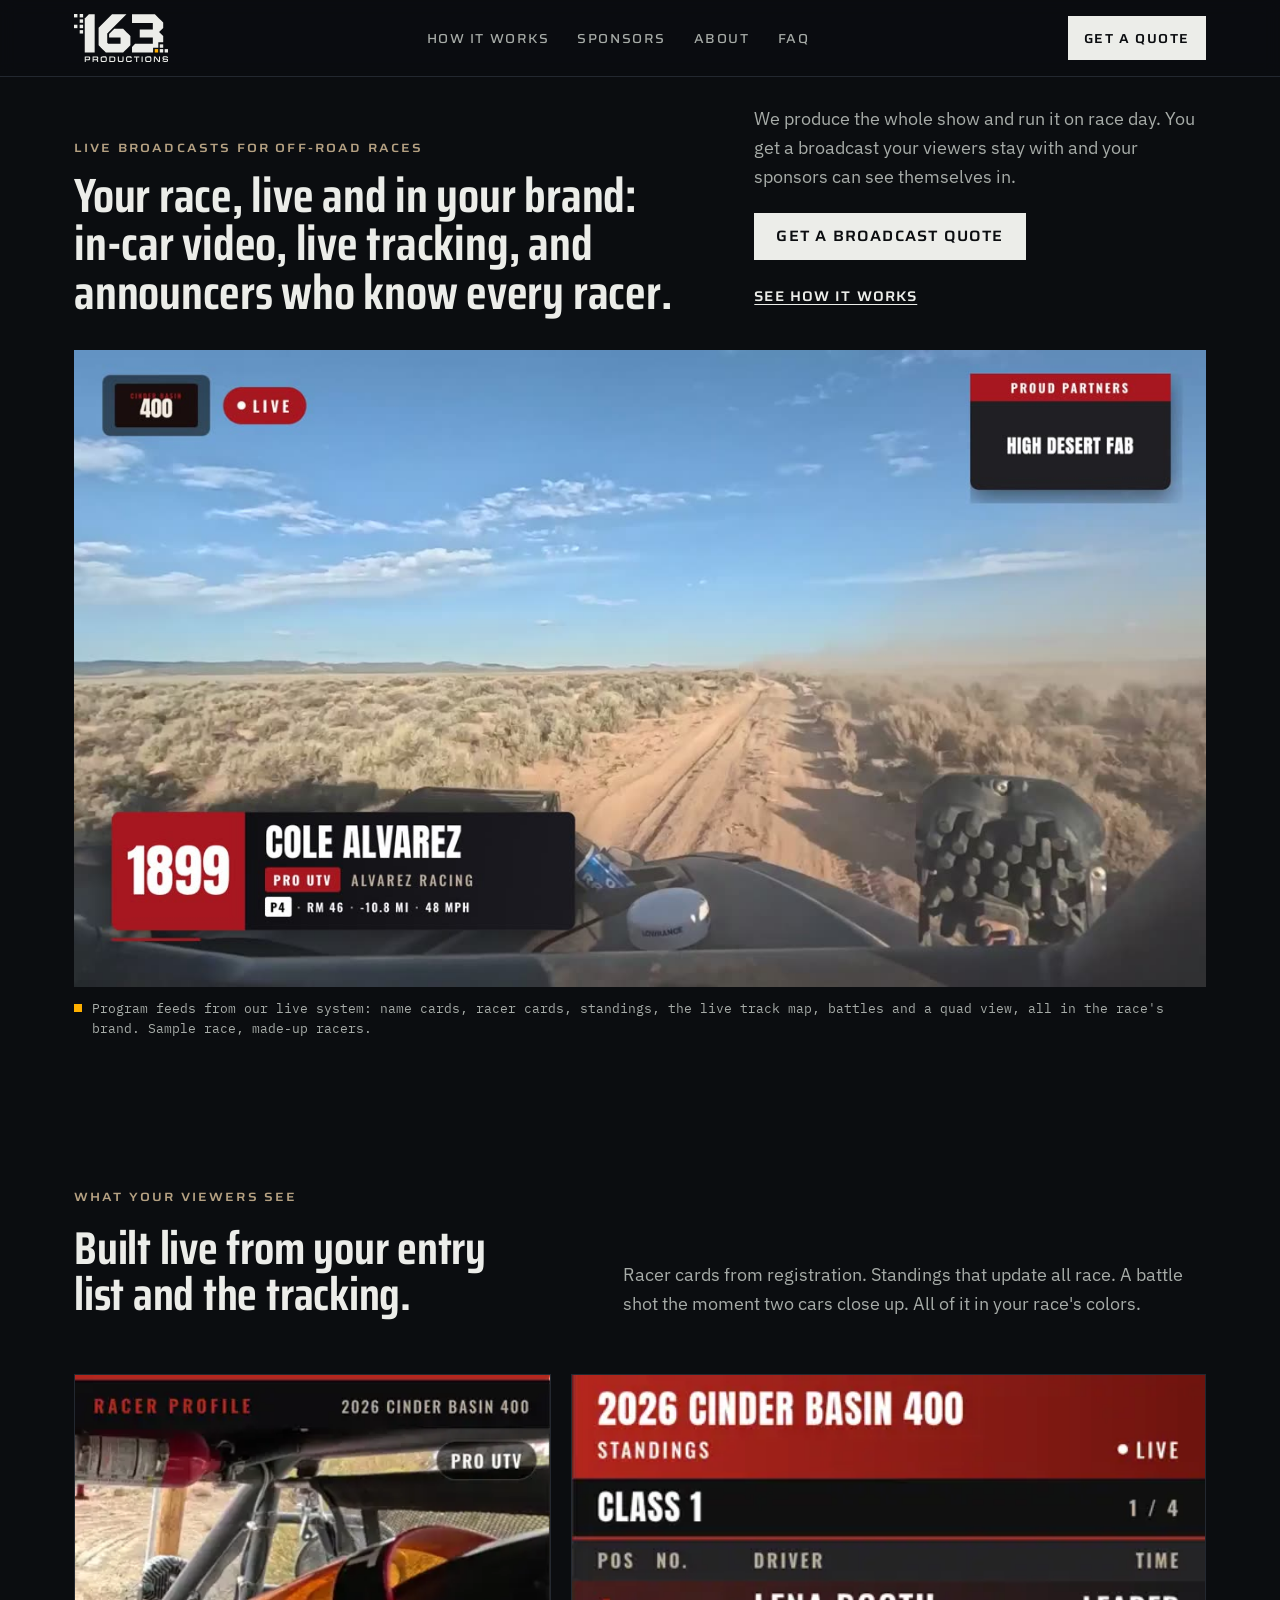
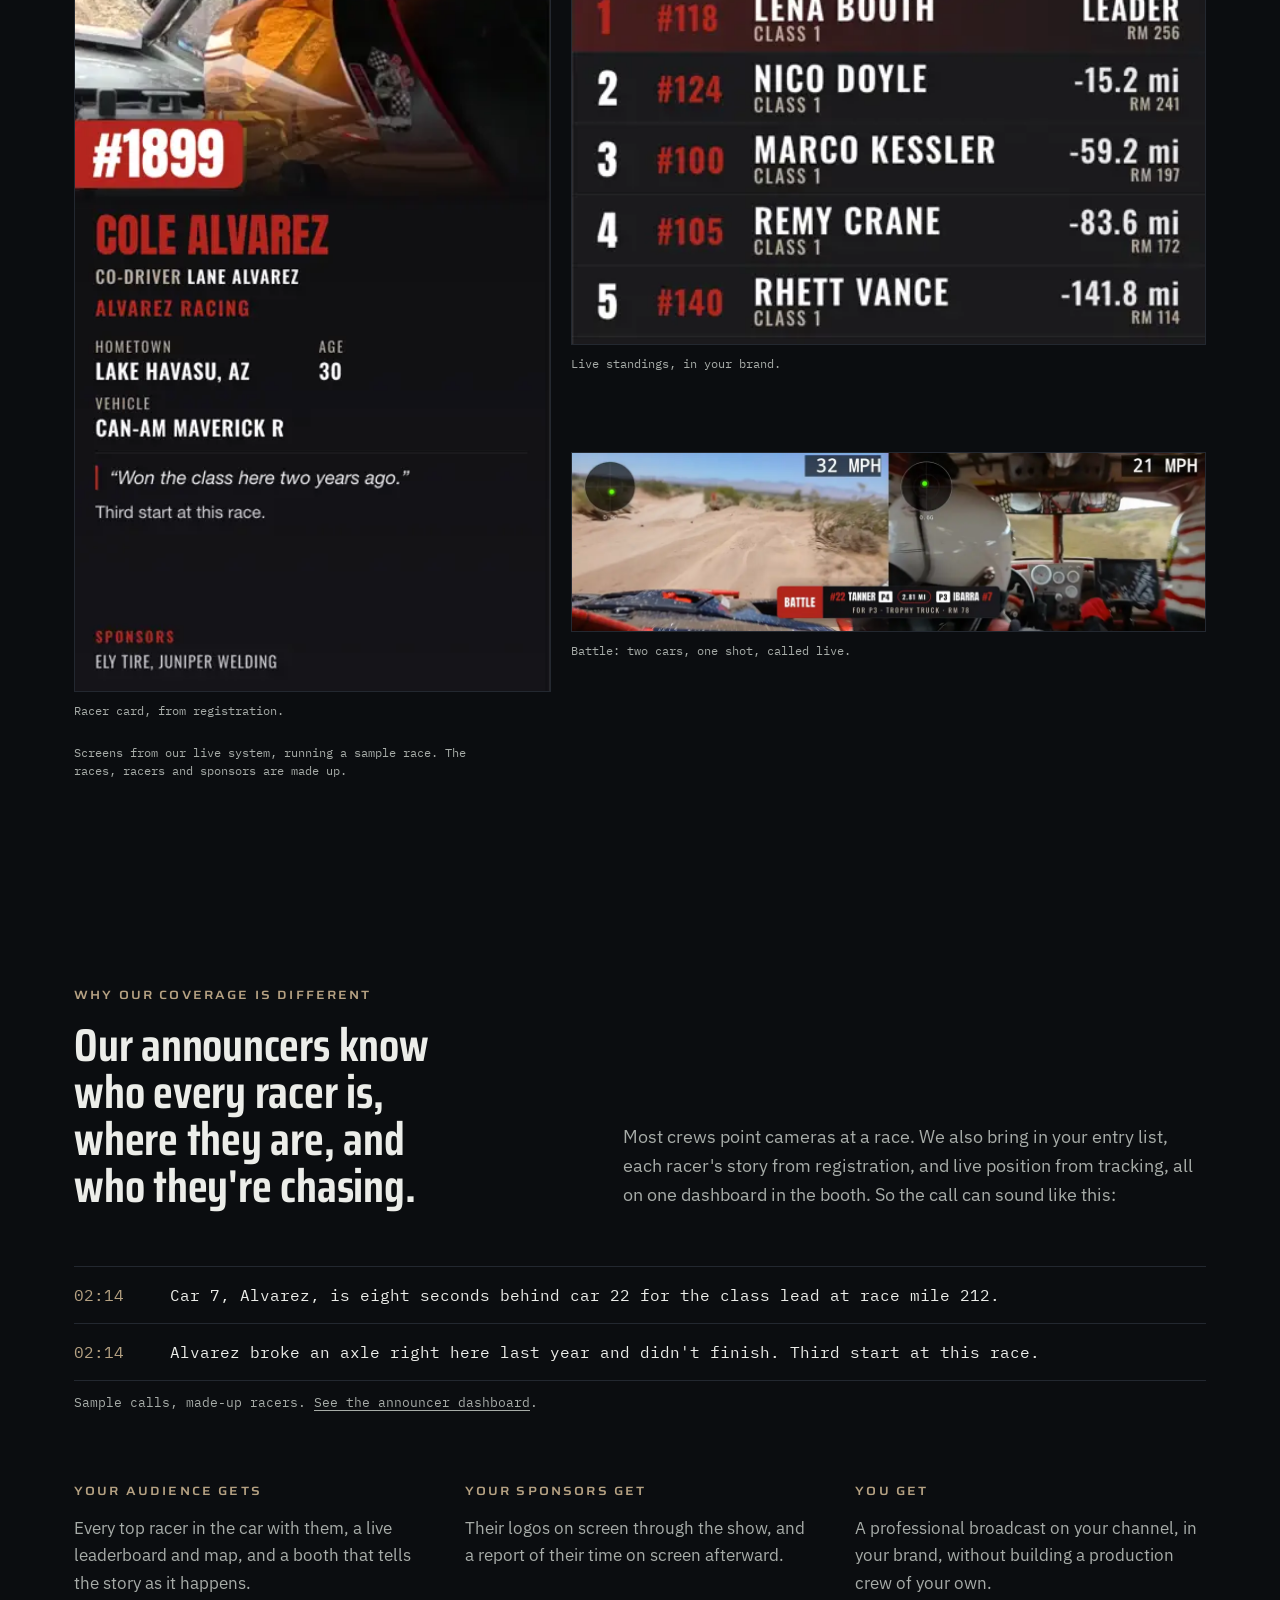
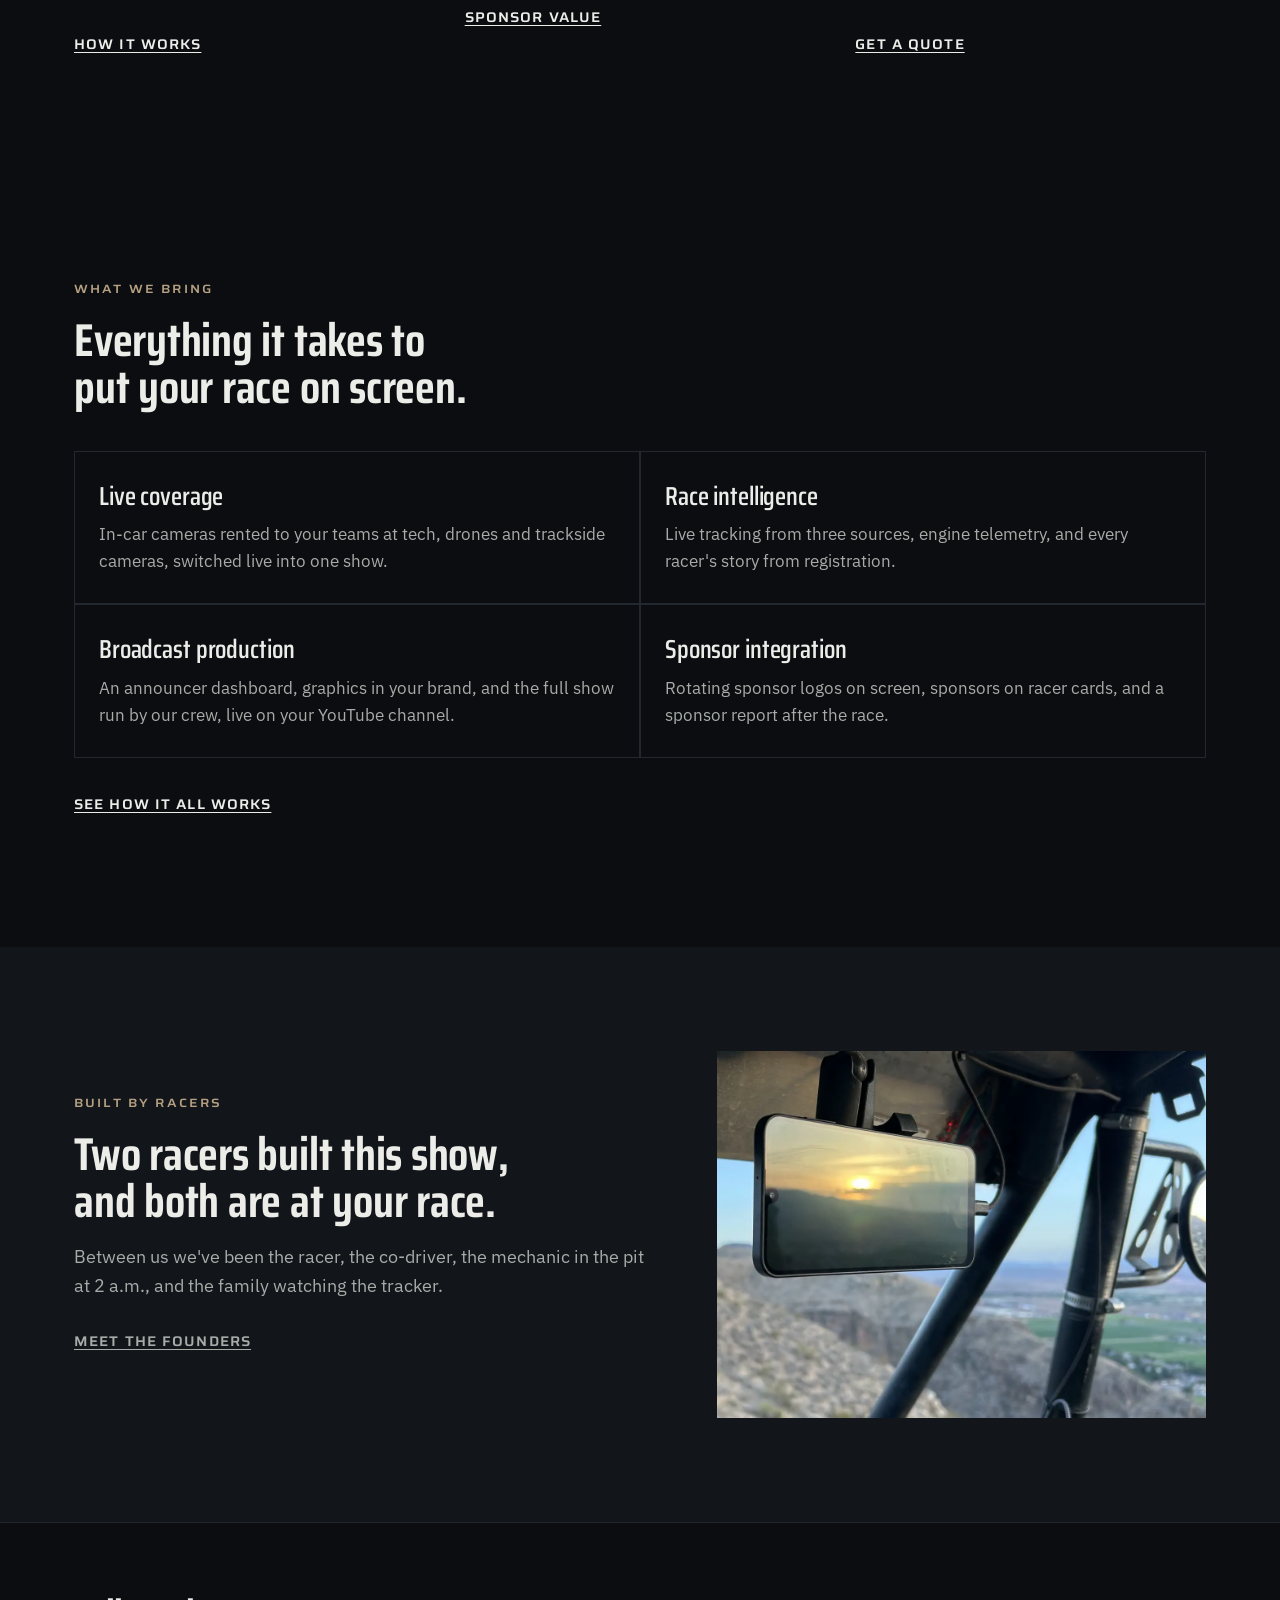
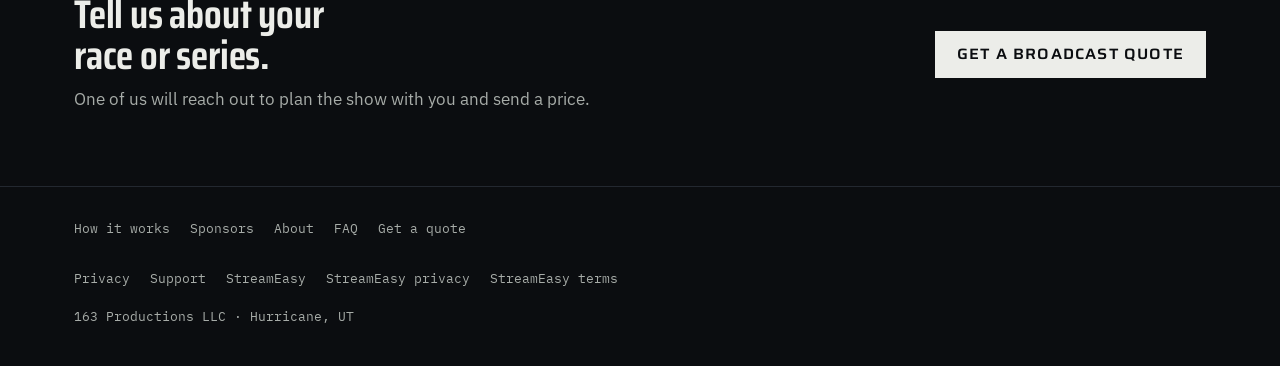
==== commit f249dc87: "Hero reel from our livestream cameras X3 at Cedar City (including the pass on the outside, as the ba" ====
--- a/index.html
+++ b/index.html
@@ -53,7 +53,7 @@
       </div>
     </div>
     <figure class="reel">
-      <video autoplay muted loop playsinline preload="metadata" poster="assets/video/hero-reel.jpg" aria-label="24 seconds of program feeds from our live system over GoPro footage: a racer name card, a racer profile card, live class standings, the live track map with every racer's position, a two-rider battle with a follow map, and four riders on screen at once.">
+      <video autoplay muted loop playsinline preload="metadata" poster="assets/video/hero-reel.jpg" aria-label="24 seconds of program feeds from our live system over our livestream camera footage: a racer name card, a racer profile card, live class standings, the live track map with every racer's position, a two-rider battle with a follow map, and four riders on screen at once.">
         <source src="assets/video/hero-reel-480.mp4" type="video/mp4" media="(max-width: 700px)">
         <source src="assets/video/hero-reel-720.mp4" type="video/mp4">
       </video>
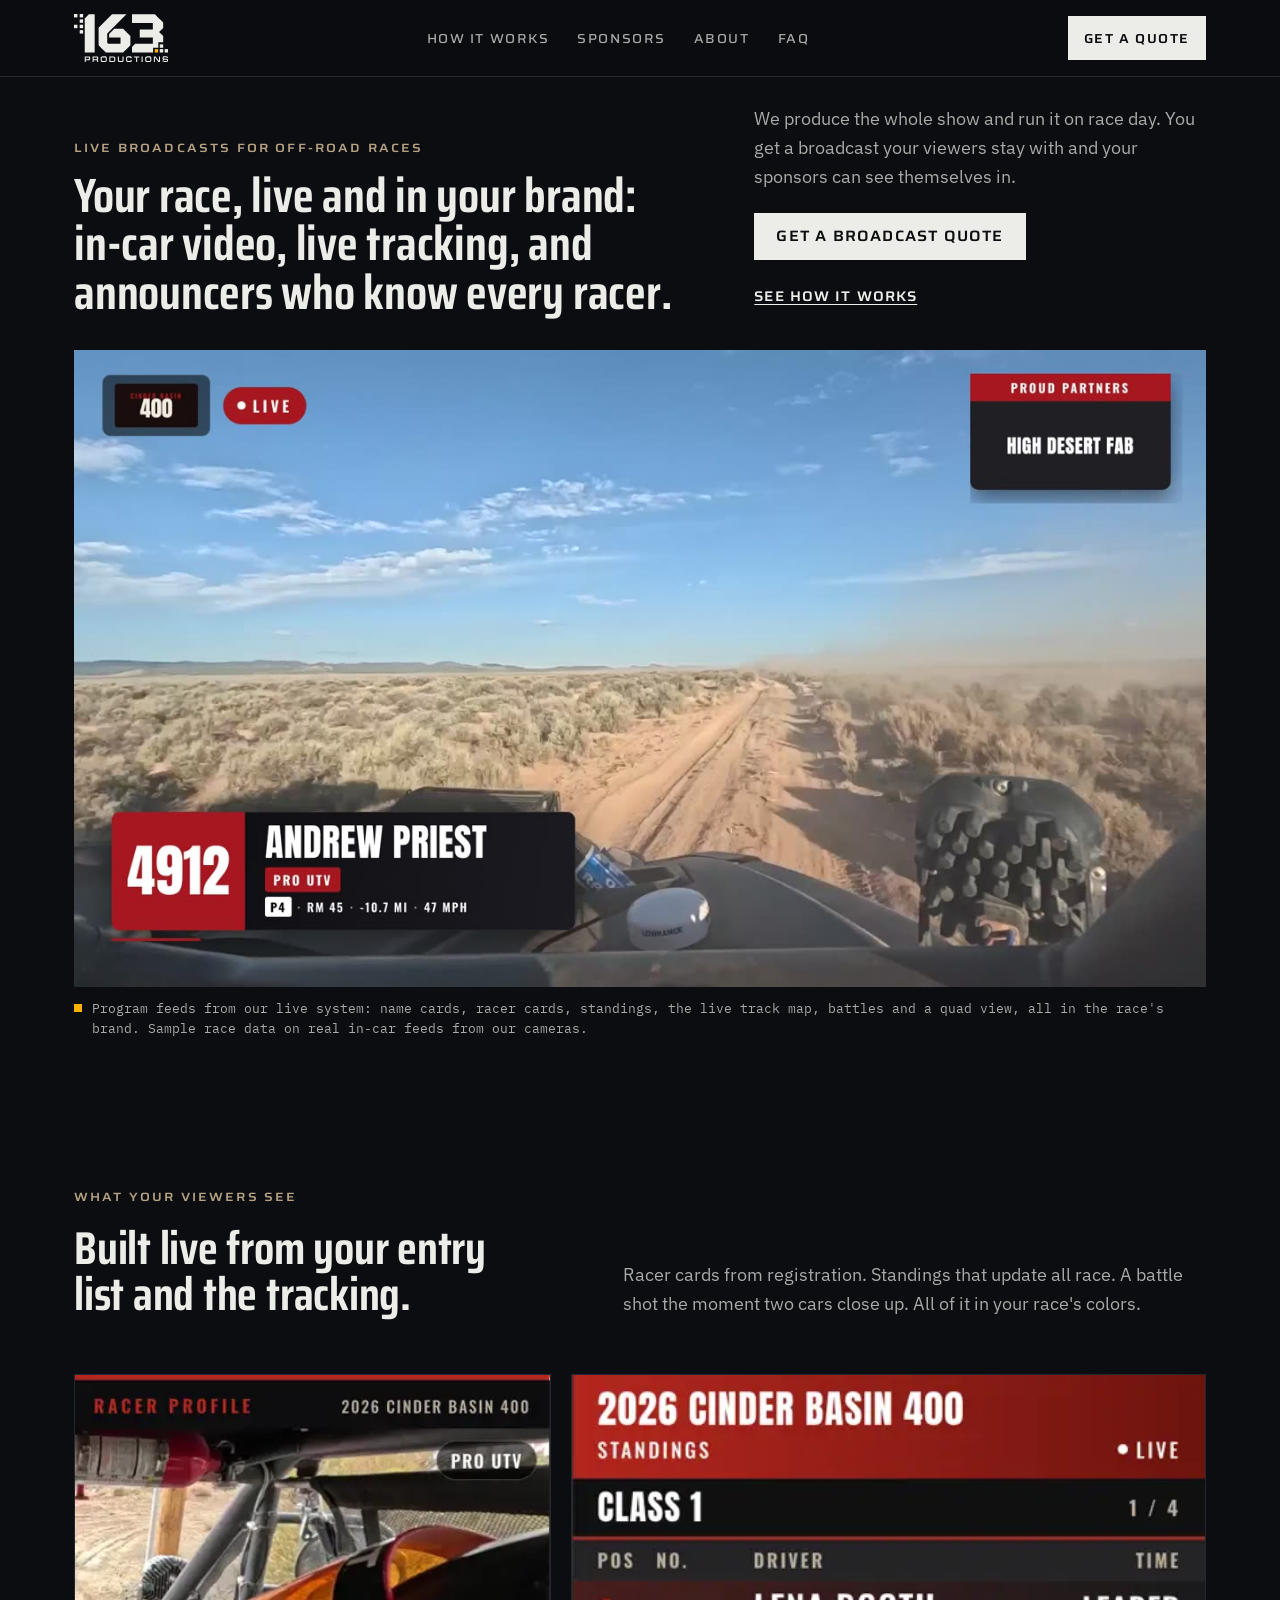
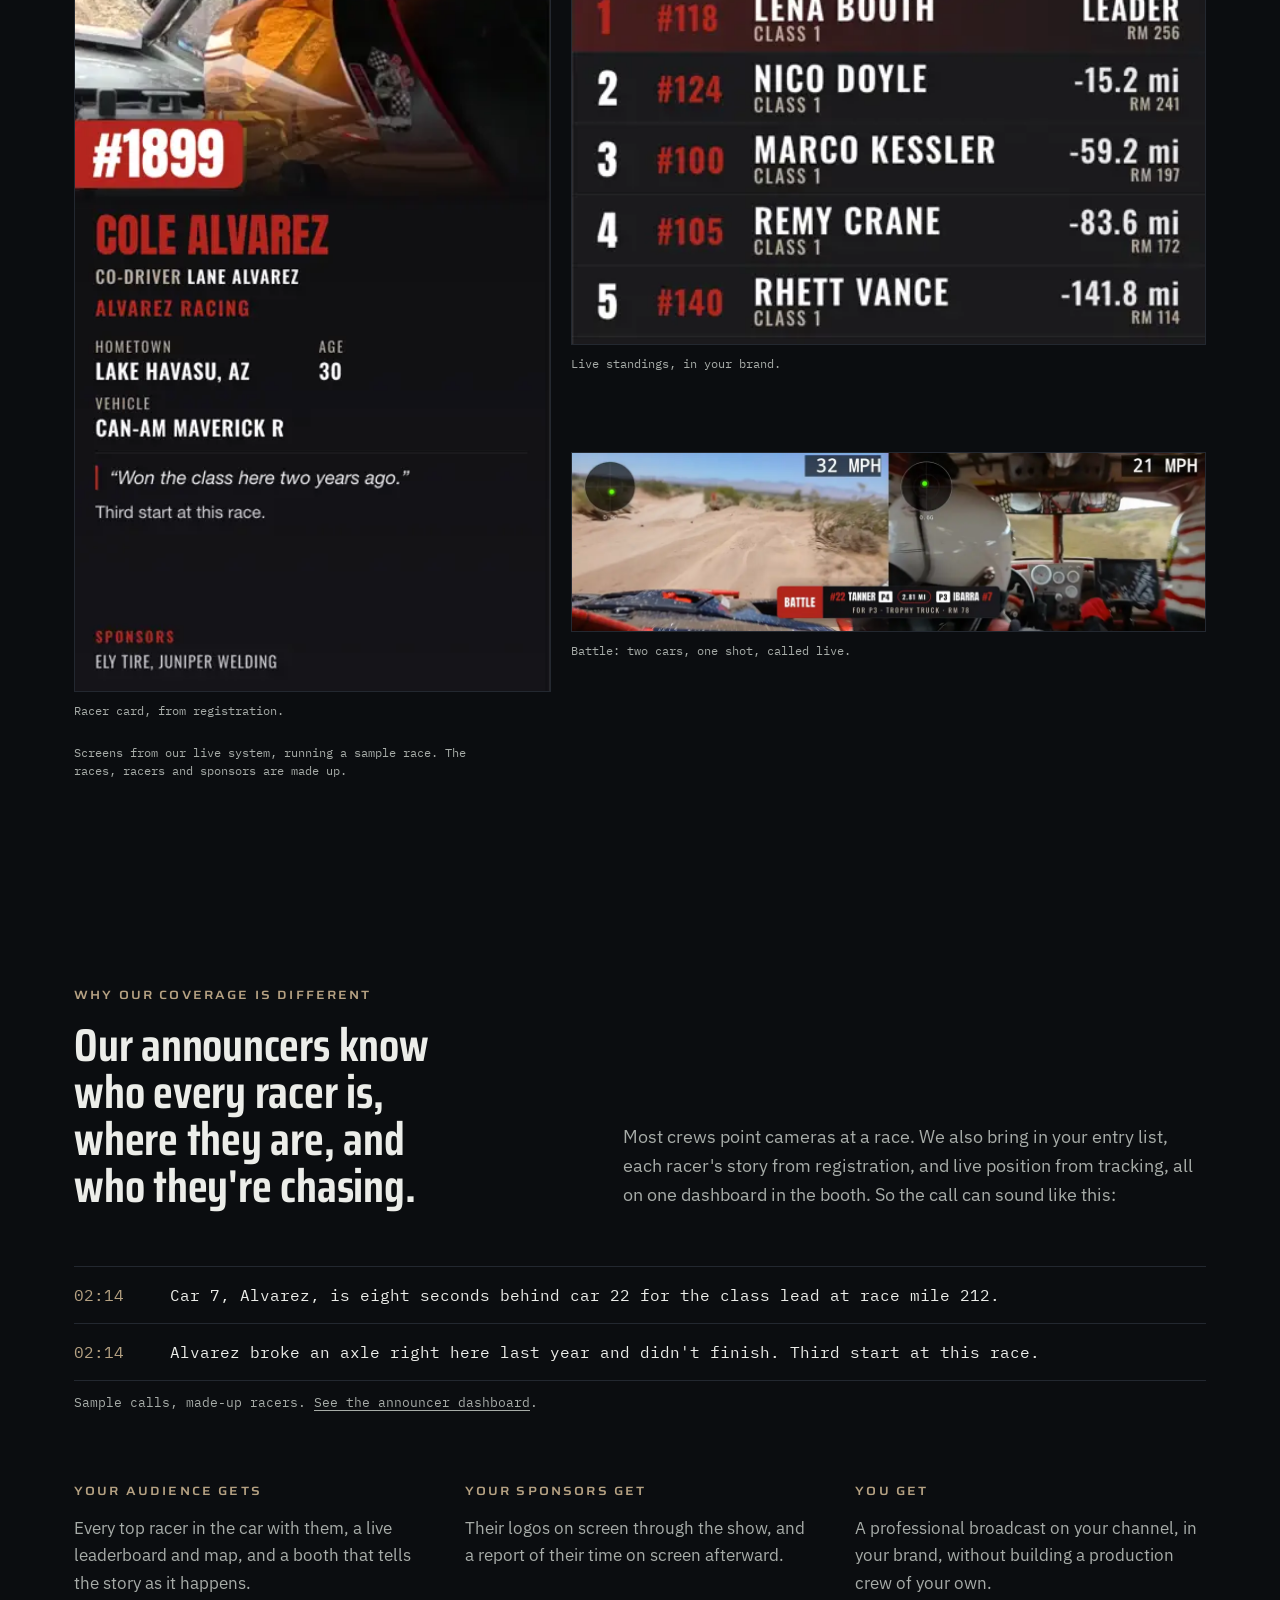
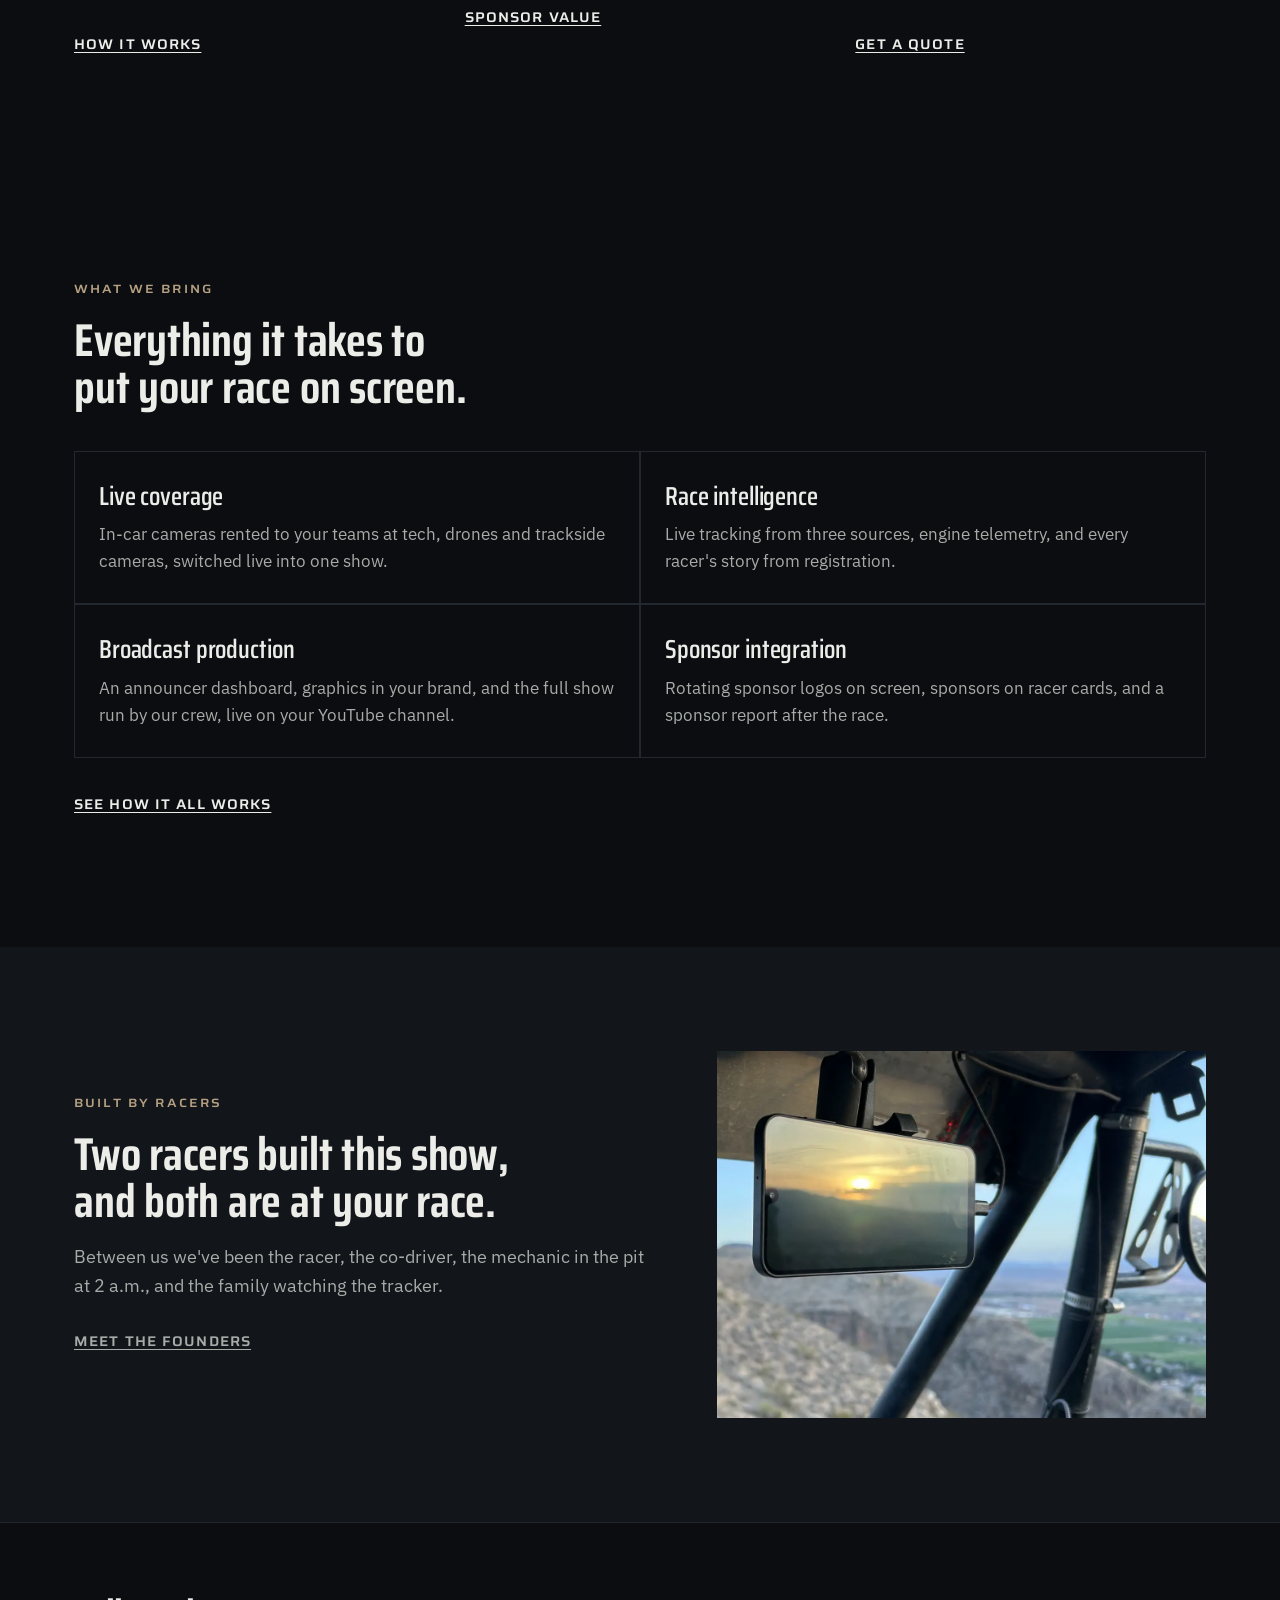
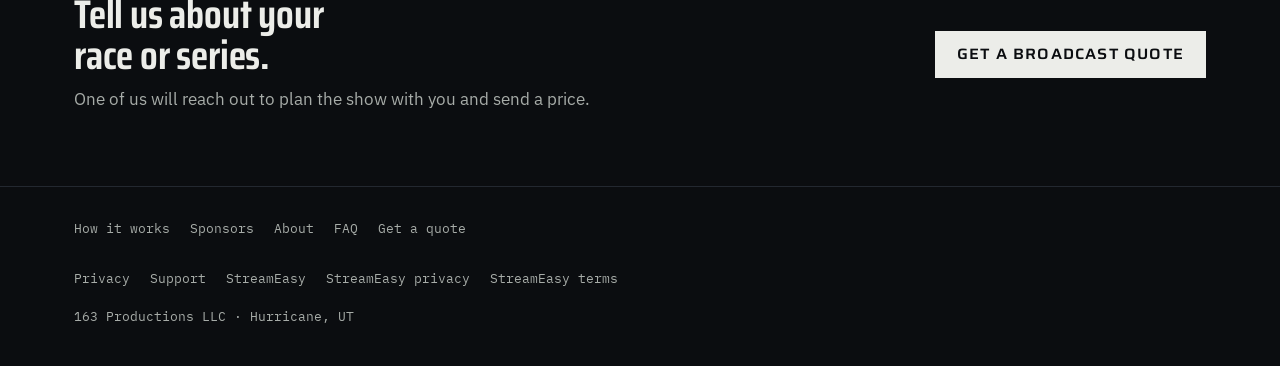
==== commit 22936496: "Hero reel: real names on our in-car feeds (#4912 Andrew Priest, #102 Reegan Priest) Co-Authored-By: " ====
--- a/index.html
+++ b/index.html
@@ -57,7 +57,7 @@
         <source src="assets/video/hero-reel-480.mp4" type="video/mp4" media="(max-width: 700px)">
         <source src="assets/video/hero-reel-720.mp4" type="video/mp4">
       </video>
-      <figcaption><span class="live-dot" aria-hidden="true"></span>Program feeds from our live system: name cards, racer cards, standings, the live track map, battles and a quad view, all in the race's brand. Sample race, made-up racers.</figcaption>
+      <figcaption><span class="live-dot" aria-hidden="true"></span>Program feeds from our live system: name cards, racer cards, standings, the live track map, battles and a quad view, all in the race's brand. Sample race data on real in-car feeds from our cameras.</figcaption>
     </figure>
   </div>
 </div>
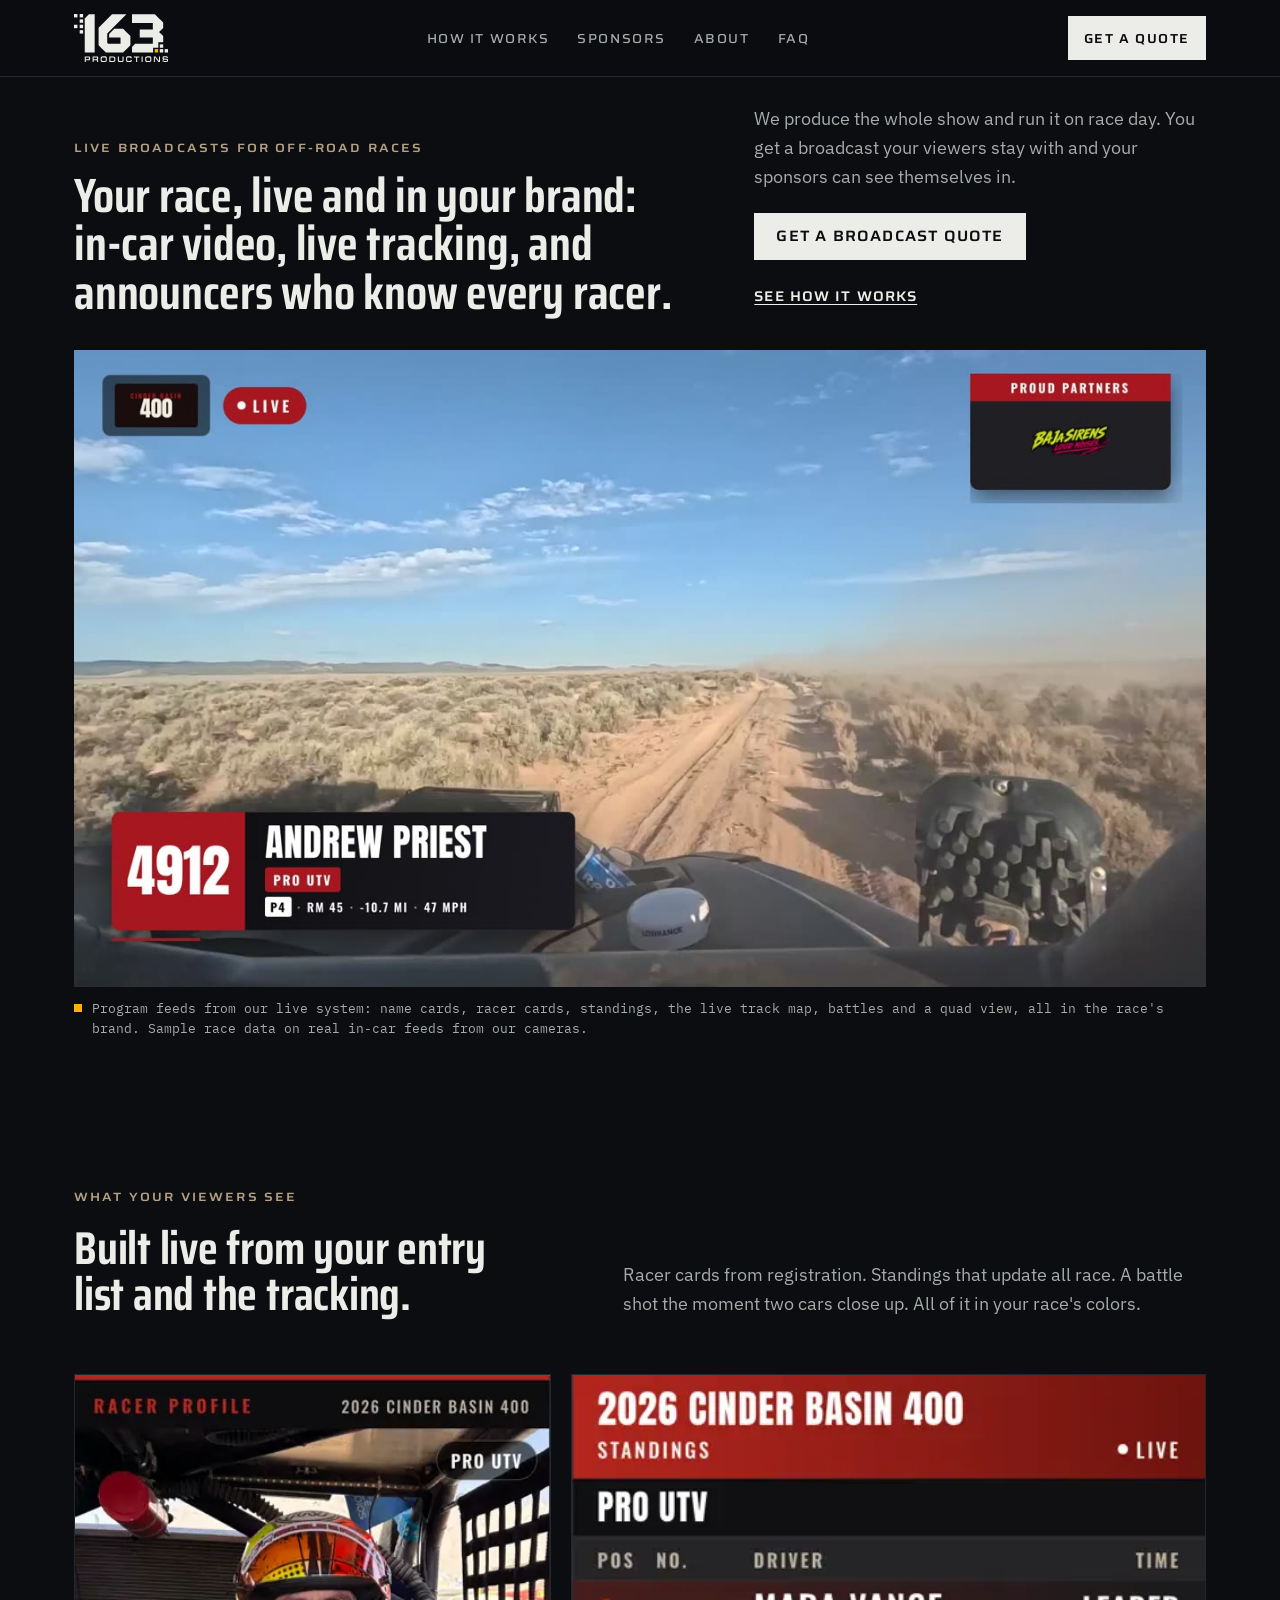
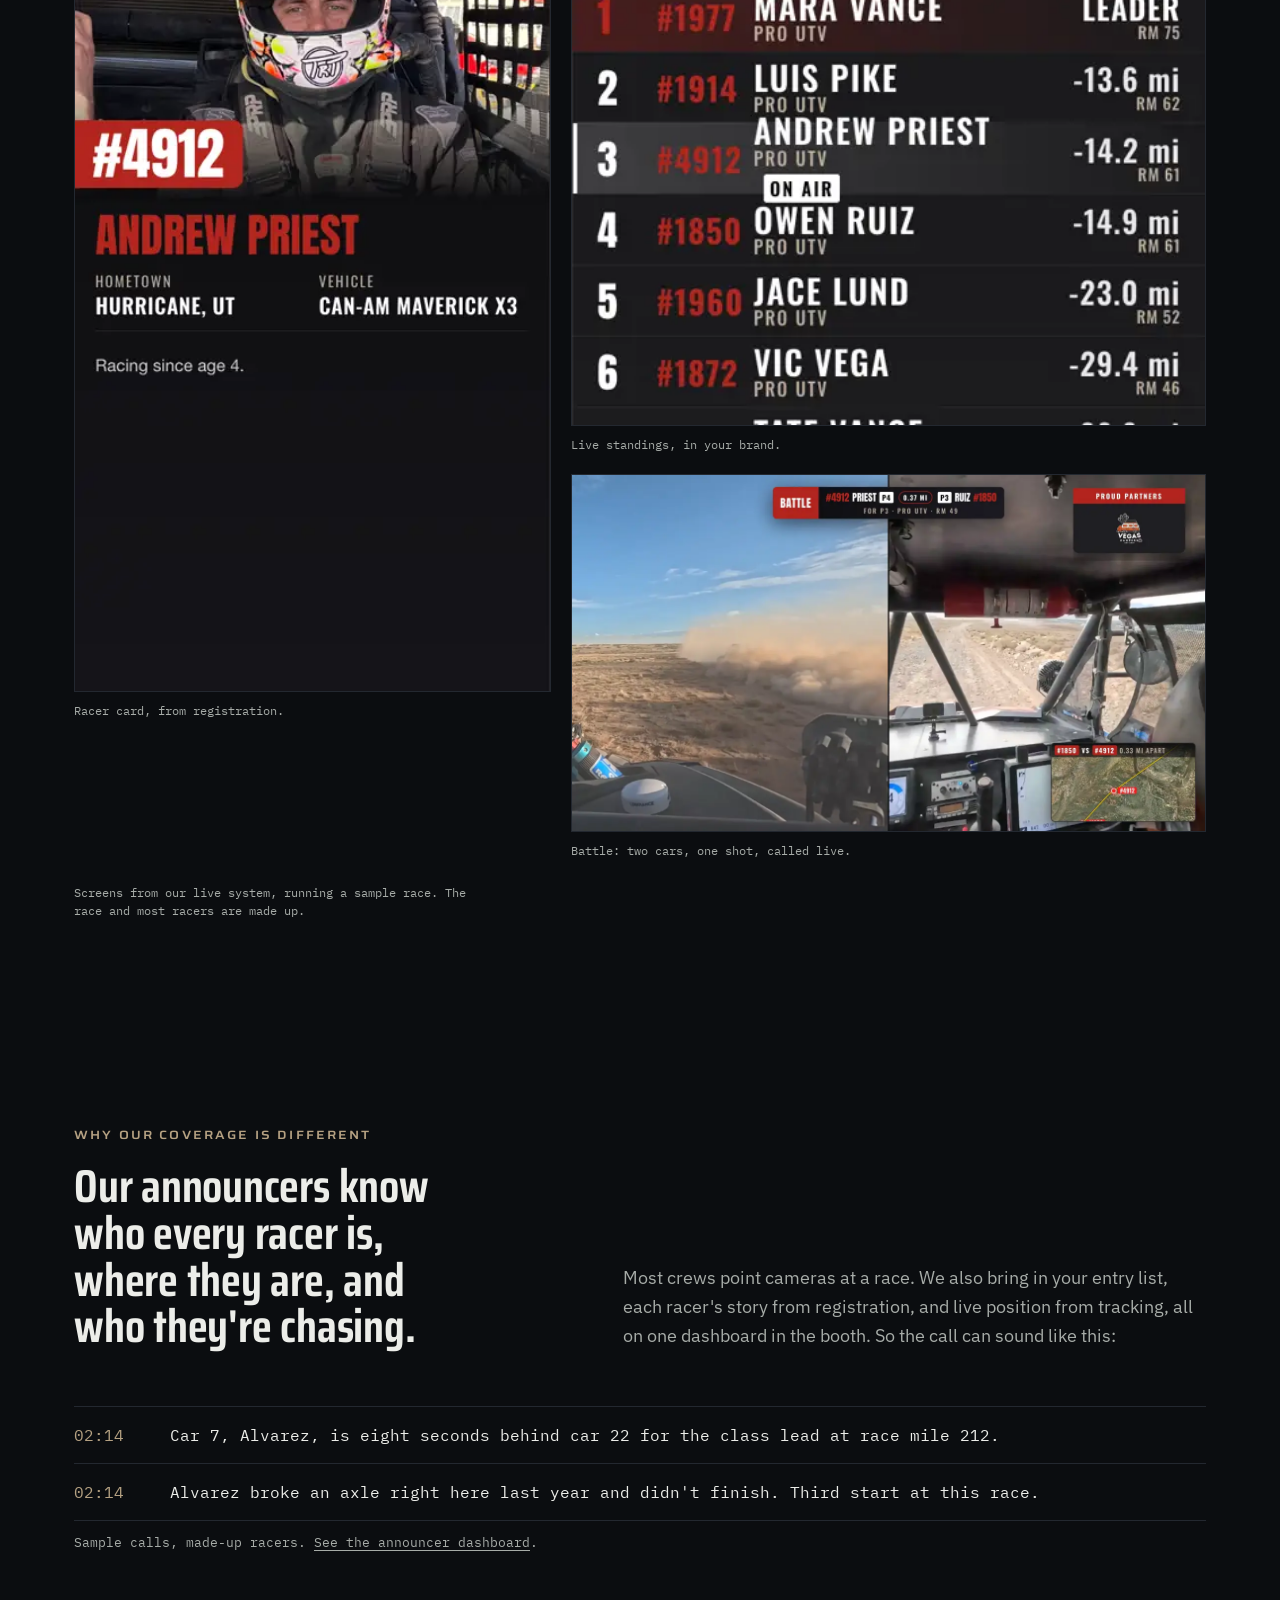
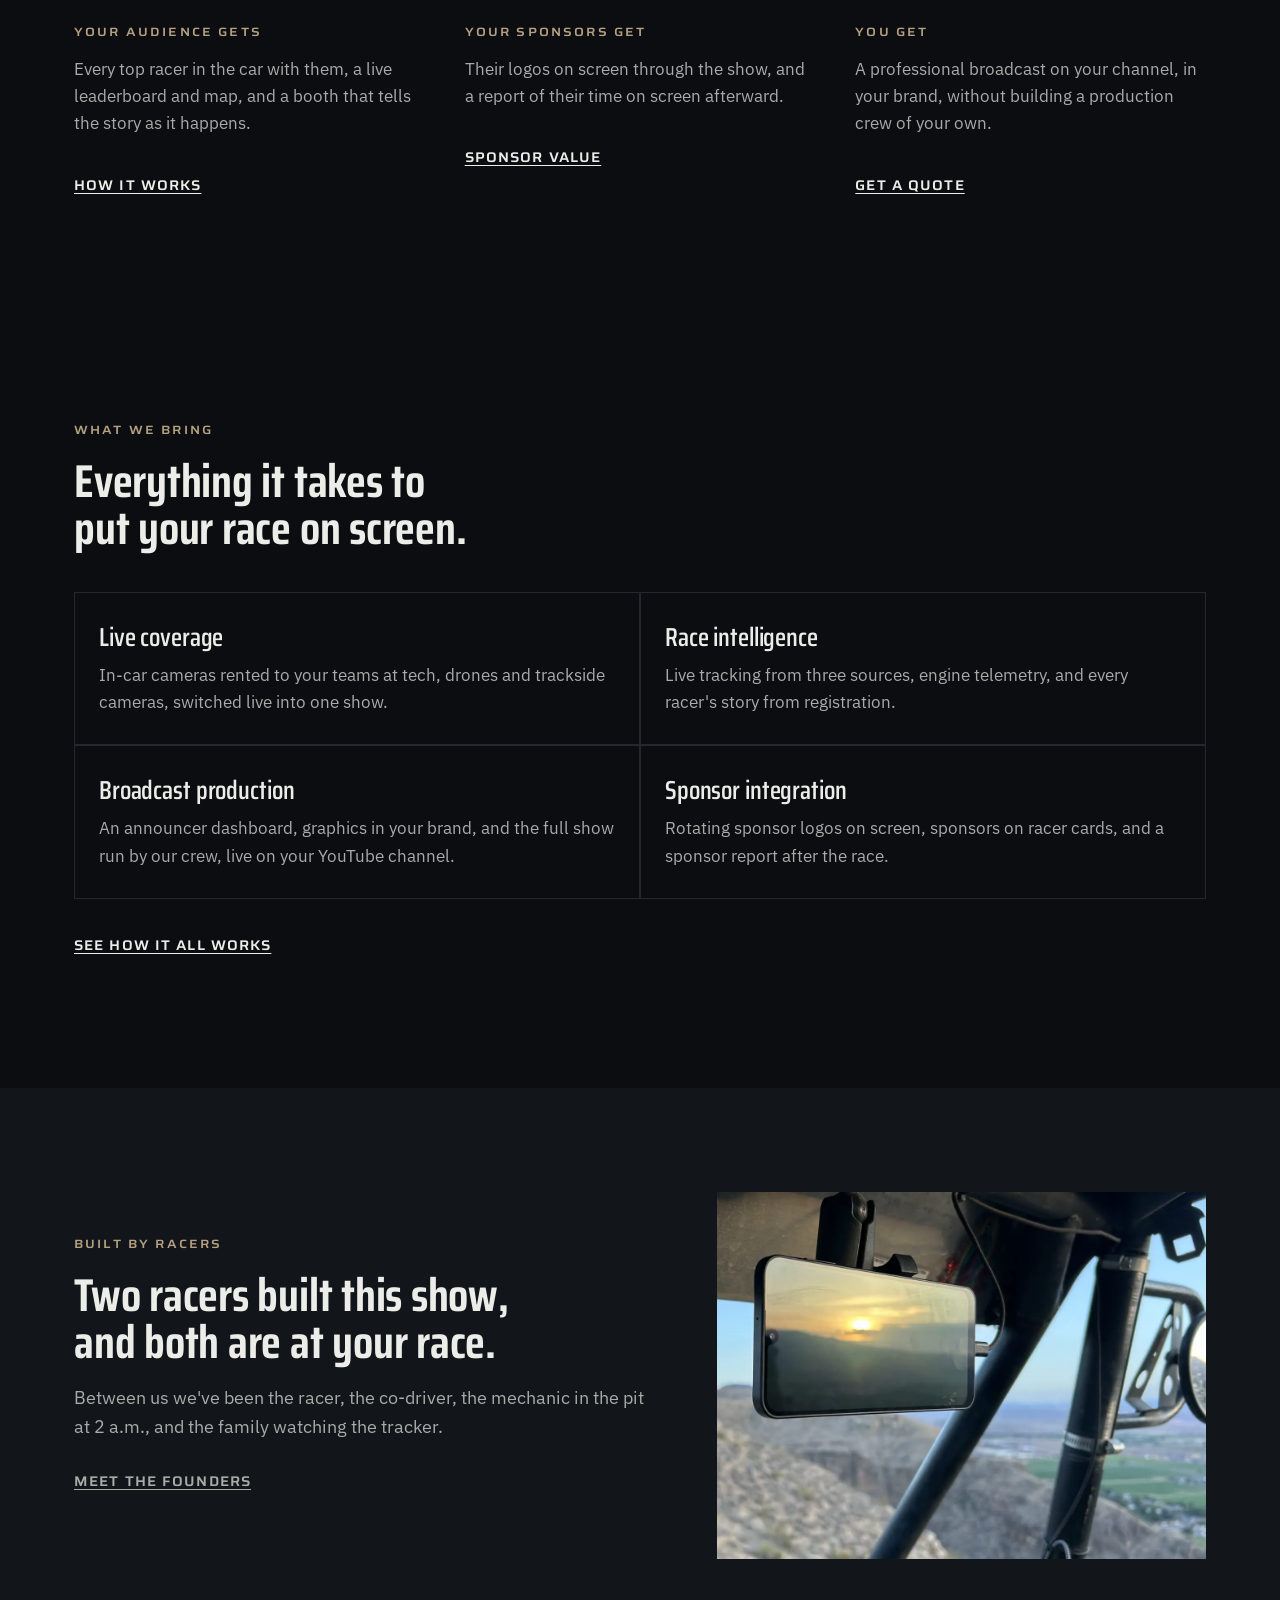
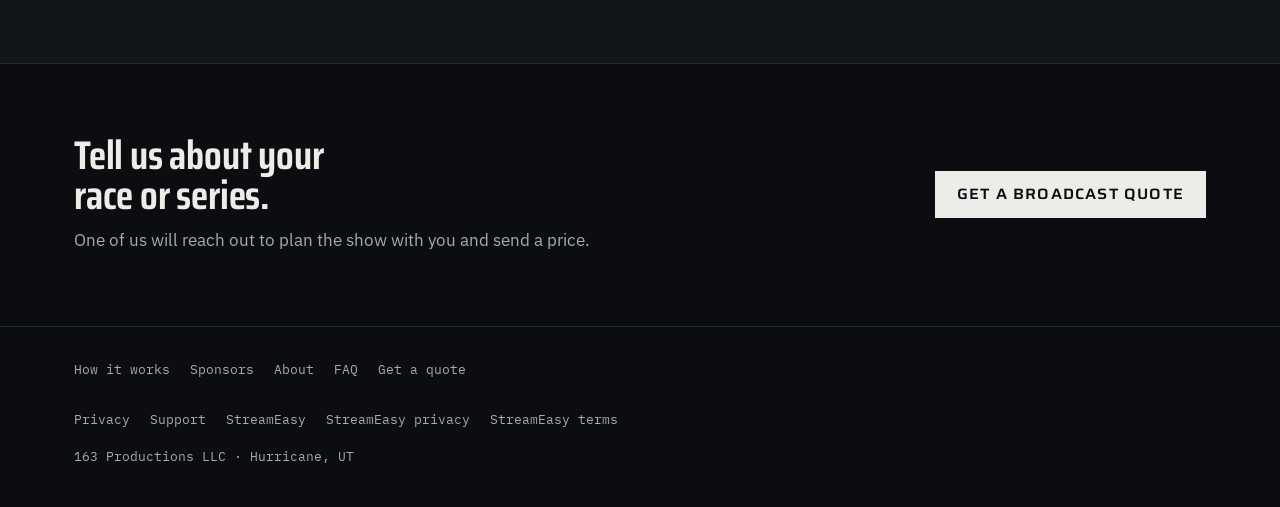
==== commit 814f29e4: "Real racers and partners: #4912 Andrew Priest, #102 Reegan Priest, Andrew's companies as sponsors He" ====
--- a/index.html
+++ b/index.html
@@ -72,11 +72,11 @@
       <p>Racer cards from registration. Standings that update all race. A battle shot the moment two cars close up. All of it in your race's colors.</p>
     </div>
     <div class="see-grid">
-      <figure class="shot"><picture><source srcset="assets/gfx/racer-card.webp" type="image/webp"><img src="assets/gfx/racer-card.jpg" width="420" height="810" alt="A racer card from our live system: number, name, co-driver, team, hometown, vehicle, a quote and sponsors." loading="lazy" decoding="async"></picture><figcaption>Racer card, from registration.</figcaption></figure>
+      <figure class="shot"><picture><source srcset="assets/gfx/racer-card.webp" type="image/webp"><img src="assets/gfx/racer-card.jpg" width="420" height="810" alt="A racer card from our live system: car 4912, Andrew Priest, Pro UTV, Hurricane, Utah, Can-Am Maverick X3." loading="lazy" decoding="async"></picture><figcaption>Racer card, from registration.</figcaption></figure>
       <figure class="shot"><picture><source srcset="assets/gfx/board-cinder.webp" type="image/webp"><img src="assets/gfx/board-cinder.jpg" width="468" height="420" alt="Live class standings from our live system, in a sample race's red brand." loading="lazy" decoding="async"></picture><figcaption>Live standings, in your brand.</figcaption></figure>
-      <figure class="shot"><picture><source srcset="assets/gfx/battle.webp" type="image/webp"><img src="assets/gfx/battle.jpg" width="1280" height="360" alt="Two in-car feeds side by side under a battle banner: car 22 against car 7 for third, 2.81 miles apart at race mile 78." loading="lazy" decoding="async"></picture><figcaption>Battle: two cars, one shot, called live.</figcaption></figure>
+      <figure class="shot"><picture><source srcset="assets/gfx/battle.webp" type="image/webp"><img src="assets/gfx/battle.jpg" width="1280" height="720" alt="Two in-car feeds side by side under a battle banner: car 4912 closing on car 1850 for third in Pro UTV, with a follow map of both cars." loading="lazy" decoding="async"></picture><figcaption>Battle: two cars, one shot, called live.</figcaption></figure>
     </div>
-    <p class="demo-note">Screens from our live system, running a sample race. The races, racers and sponsors are made up.</p>
+    <p class="demo-note">Screens from our live system, running a sample race. The race and most racers are made up.</p>
   </div>
 </section>
 <!-- 3 · Why our coverage is different -->
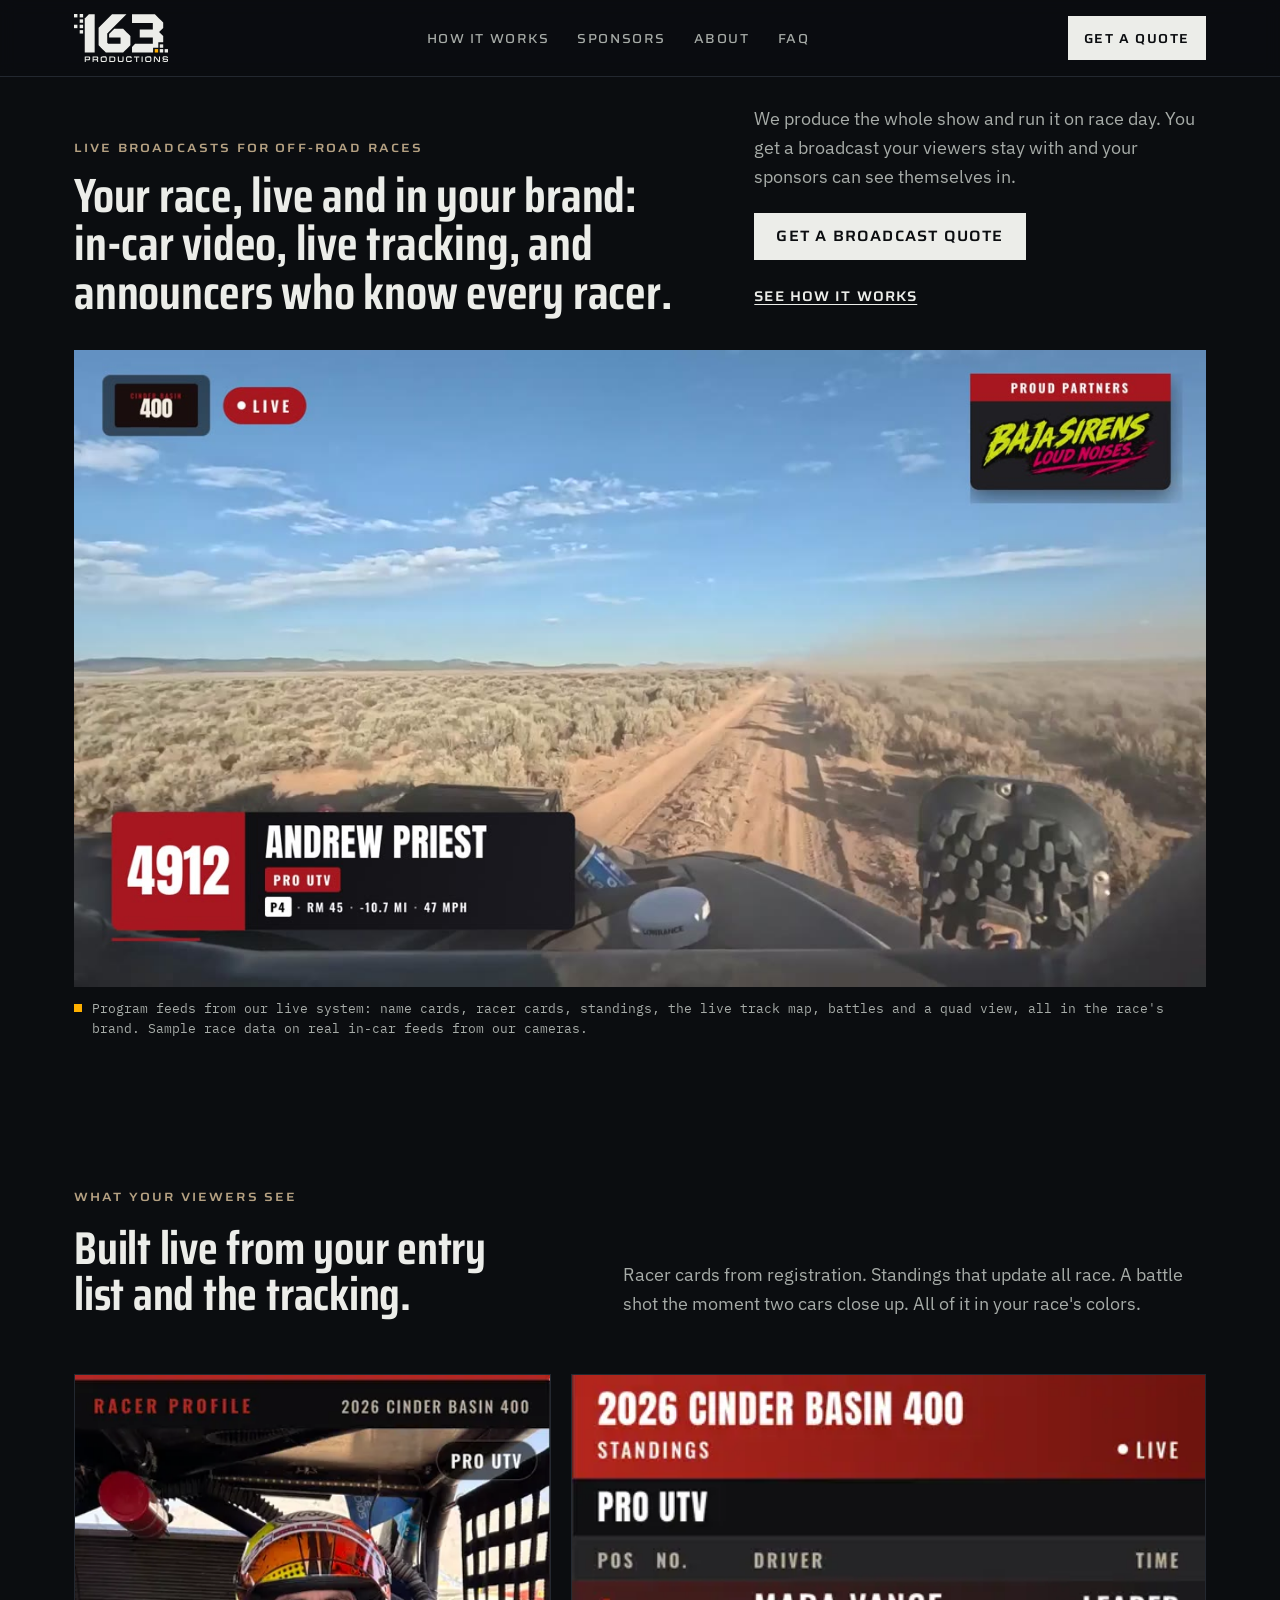
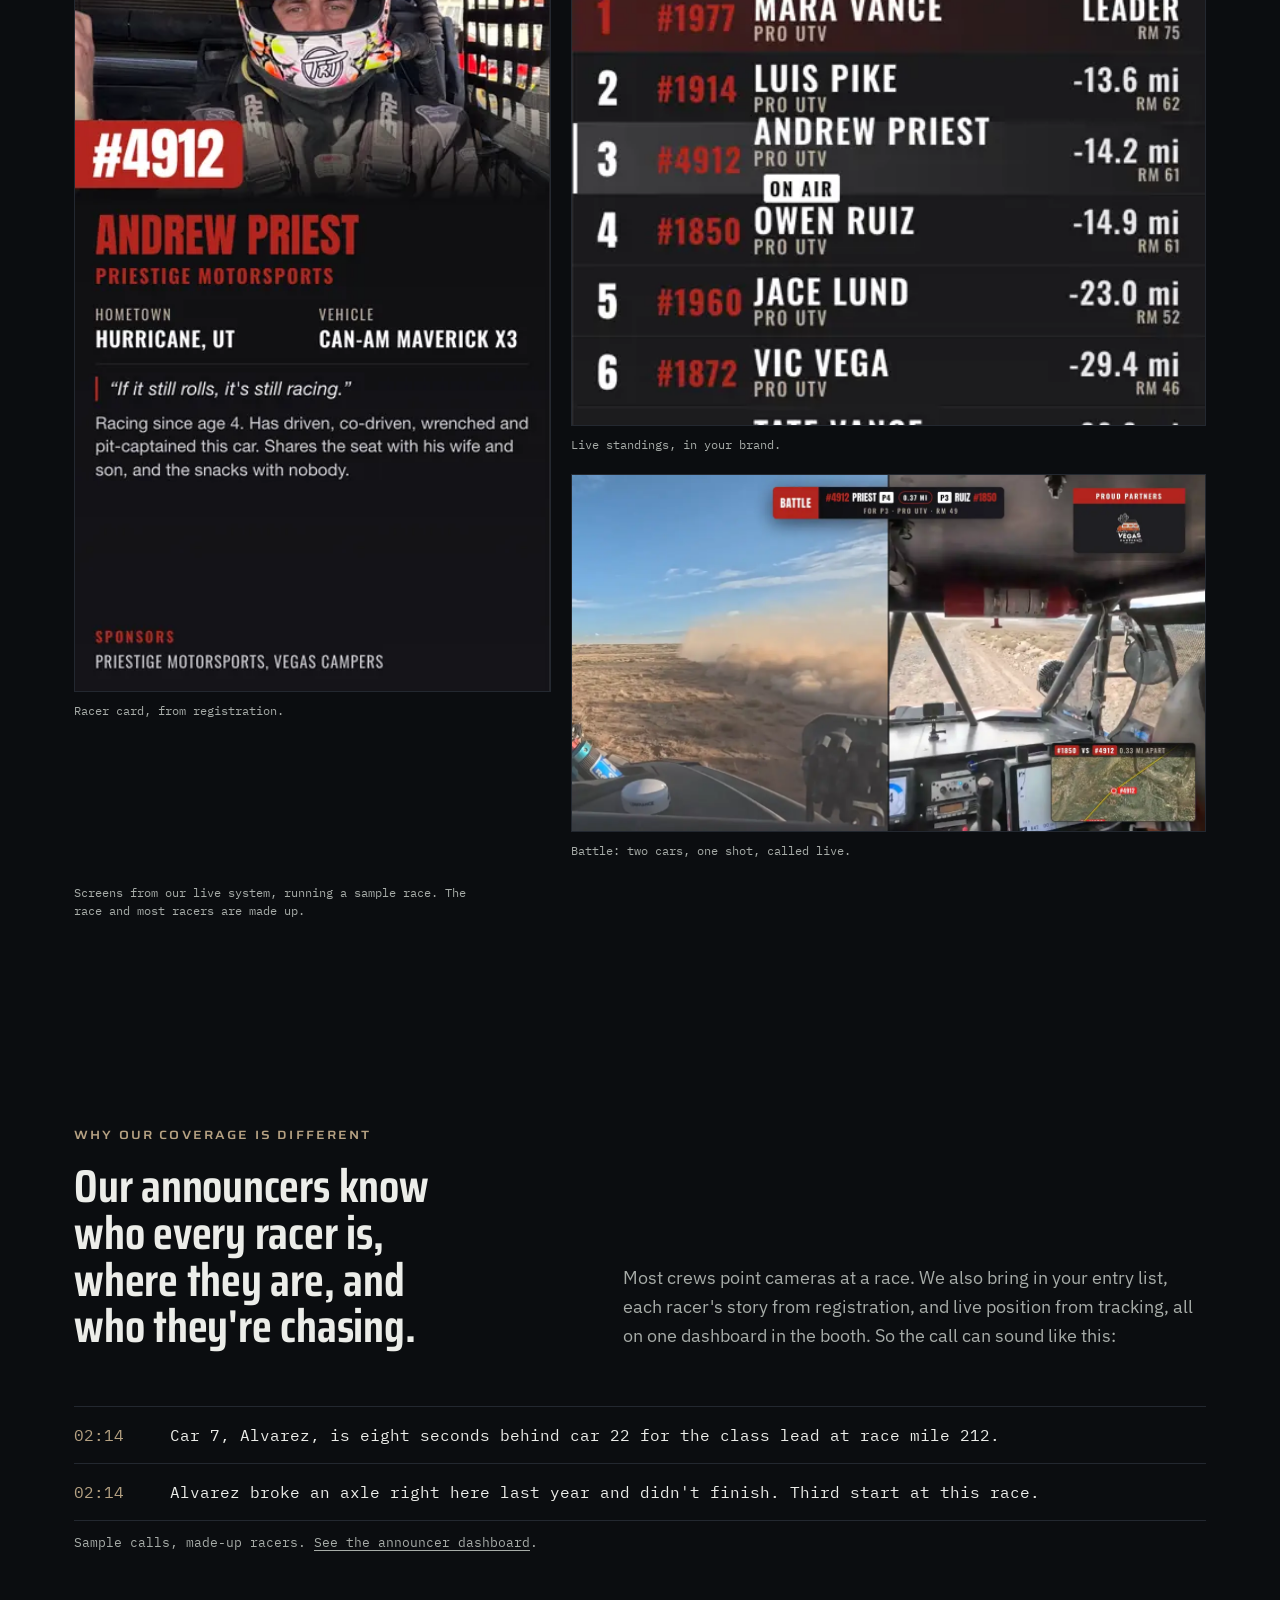
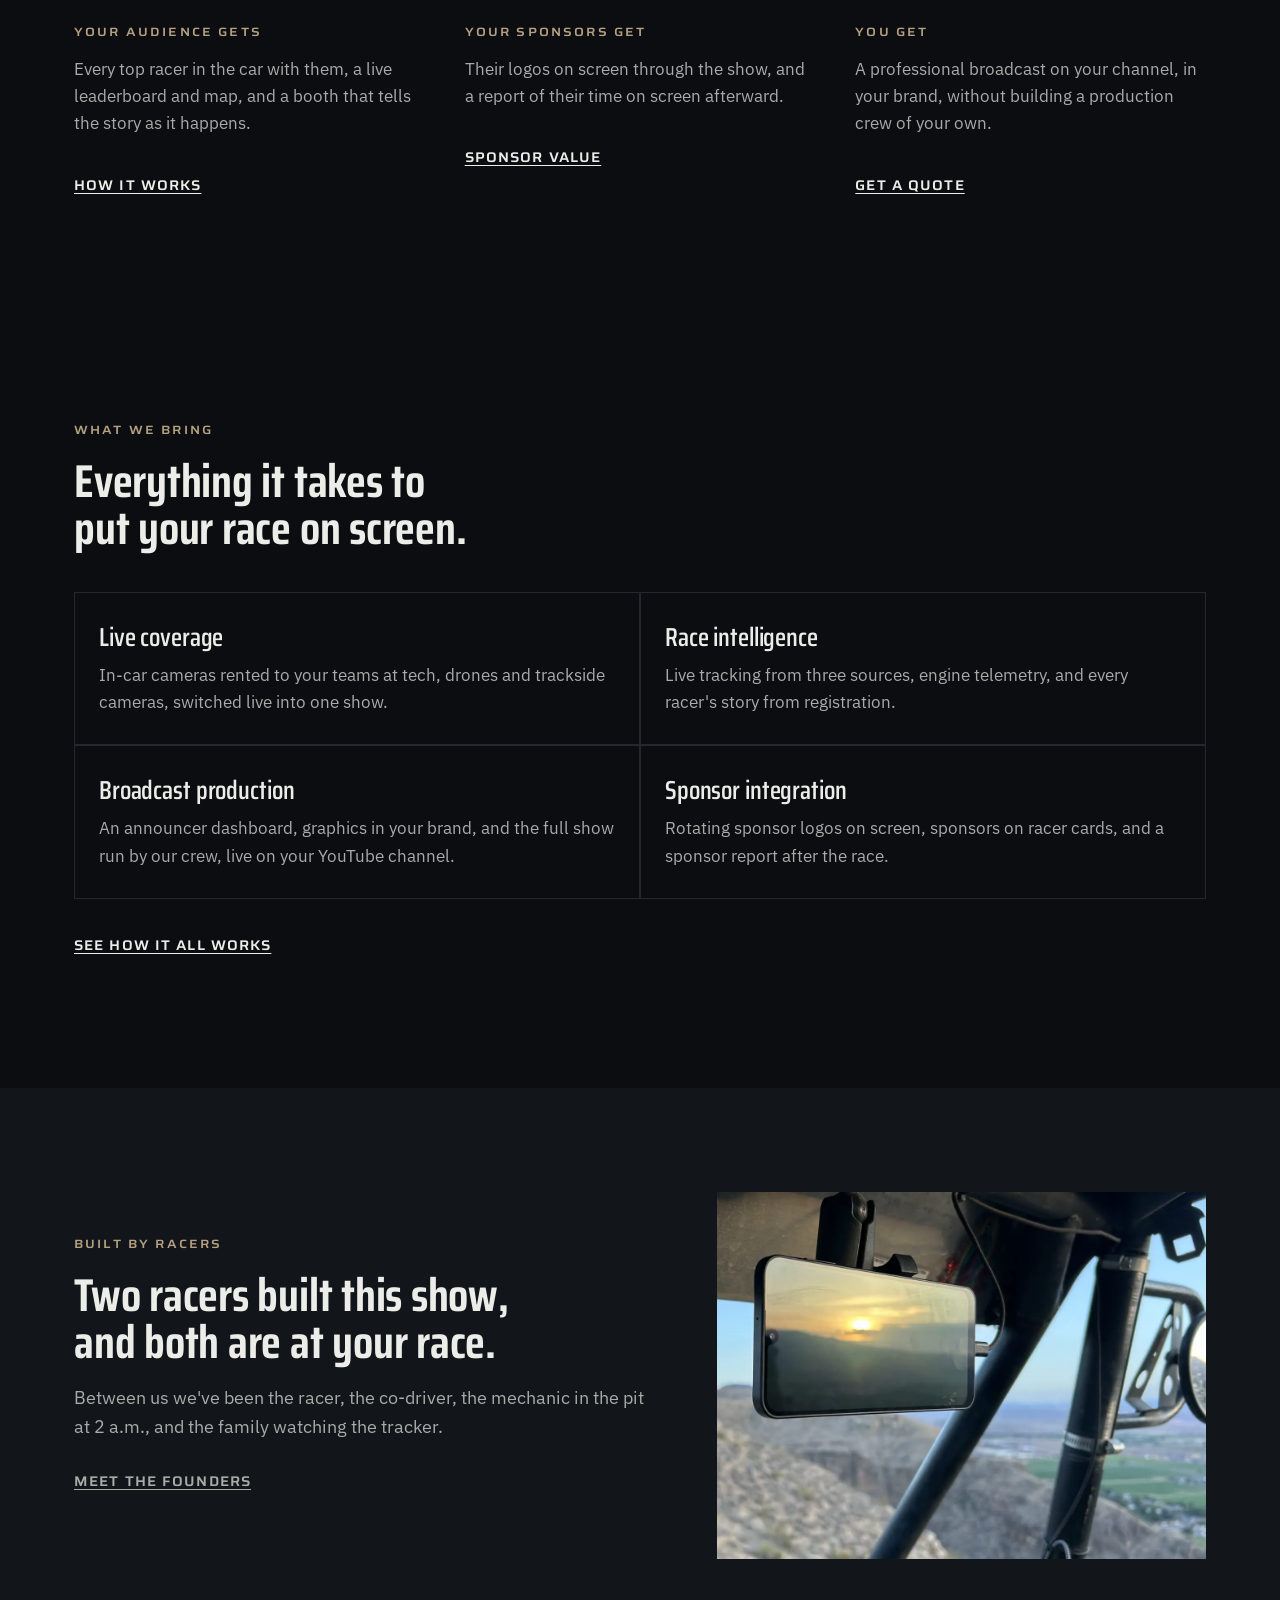
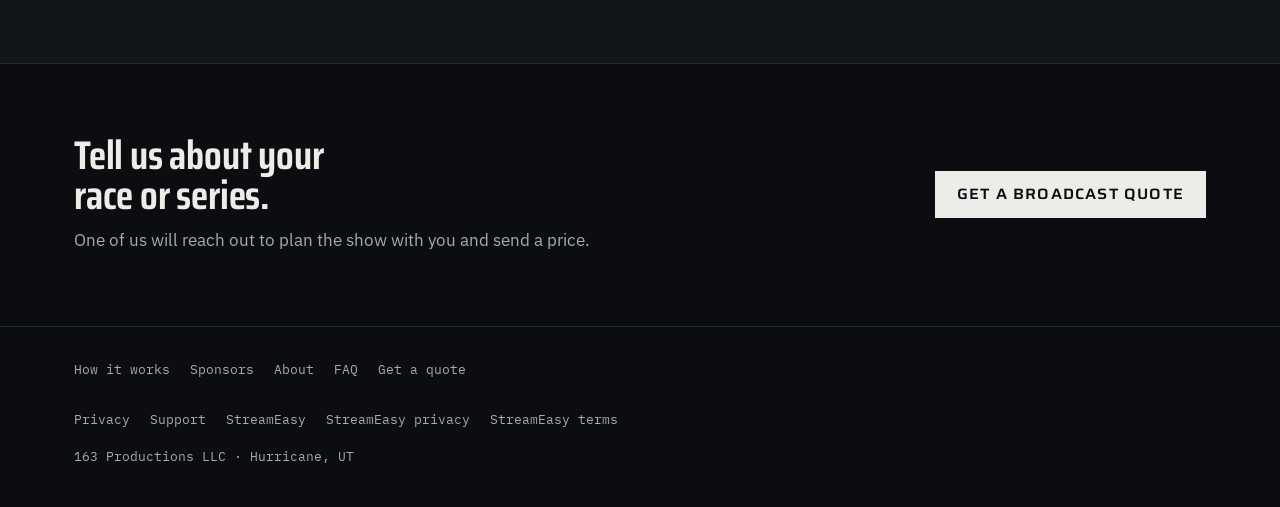
==== commit b37e700a: "Hero reel: persistent sponsor bug on its own timer, DirtOS in, bigger logos, racer bios - Sponsor bu" ====
--- a/index.html
+++ b/index.html
@@ -53,7 +53,7 @@
       </div>
     </div>
     <figure class="reel">
-      <video autoplay muted loop playsinline preload="metadata" poster="assets/video/hero-reel.jpg" aria-label="24 seconds of program feeds from our live system over our livestream camera footage: a racer name card, a racer profile card, live class standings, the live track map with every racer's position, a two-rider battle with a follow map, and four riders on screen at once.">
+      <video autoplay muted loop playsinline preload="metadata" poster="assets/video/hero-reel.jpg" aria-label="24 seconds of program feeds from our live system over our livestream camera footage: a racer name card, a racer profile card, live class standings, the live track map with every racer's position, a two-rider battle with a follow map, and four riders on screen at once, with a rotating sponsor logo in the corner the whole time.">
         <source src="assets/video/hero-reel-480.mp4" type="video/mp4" media="(max-width: 700px)">
         <source src="assets/video/hero-reel-720.mp4" type="video/mp4">
       </video>
@@ -72,7 +72,7 @@
       <p>Racer cards from registration. Standings that update all race. A battle shot the moment two cars close up. All of it in your race's colors.</p>
     </div>
     <div class="see-grid">
-      <figure class="shot"><picture><source srcset="assets/gfx/racer-card.webp" type="image/webp"><img src="assets/gfx/racer-card.jpg" width="420" height="810" alt="A racer card from our live system: car 4912, Andrew Priest, Pro UTV, Hurricane, Utah, Can-Am Maverick X3." loading="lazy" decoding="async"></picture><figcaption>Racer card, from registration.</figcaption></figure>
+      <figure class="shot"><picture><source srcset="assets/gfx/racer-card.webp" type="image/webp"><img src="assets/gfx/racer-card.jpg" width="420" height="810" alt="A racer card from our live system: car 4912, Andrew Priest, Priestige Motorsports, Pro UTV, Hurricane, Utah, Can-Am Maverick X3, with a quote, a short bio and his sponsors." loading="lazy" decoding="async"></picture><figcaption>Racer card, from registration.</figcaption></figure>
       <figure class="shot"><picture><source srcset="assets/gfx/board-cinder.webp" type="image/webp"><img src="assets/gfx/board-cinder.jpg" width="468" height="420" alt="Live class standings from our live system, in a sample race's red brand." loading="lazy" decoding="async"></picture><figcaption>Live standings, in your brand.</figcaption></figure>
       <figure class="shot"><picture><source srcset="assets/gfx/battle.webp" type="image/webp"><img src="assets/gfx/battle.jpg" width="1280" height="720" alt="Two in-car feeds side by side under a battle banner: car 4912 closing on car 1850 for third in Pro UTV, with a follow map of both cars." loading="lazy" decoding="async"></picture><figcaption>Battle: two cars, one shot, called live.</figcaption></figure>
     </div>
